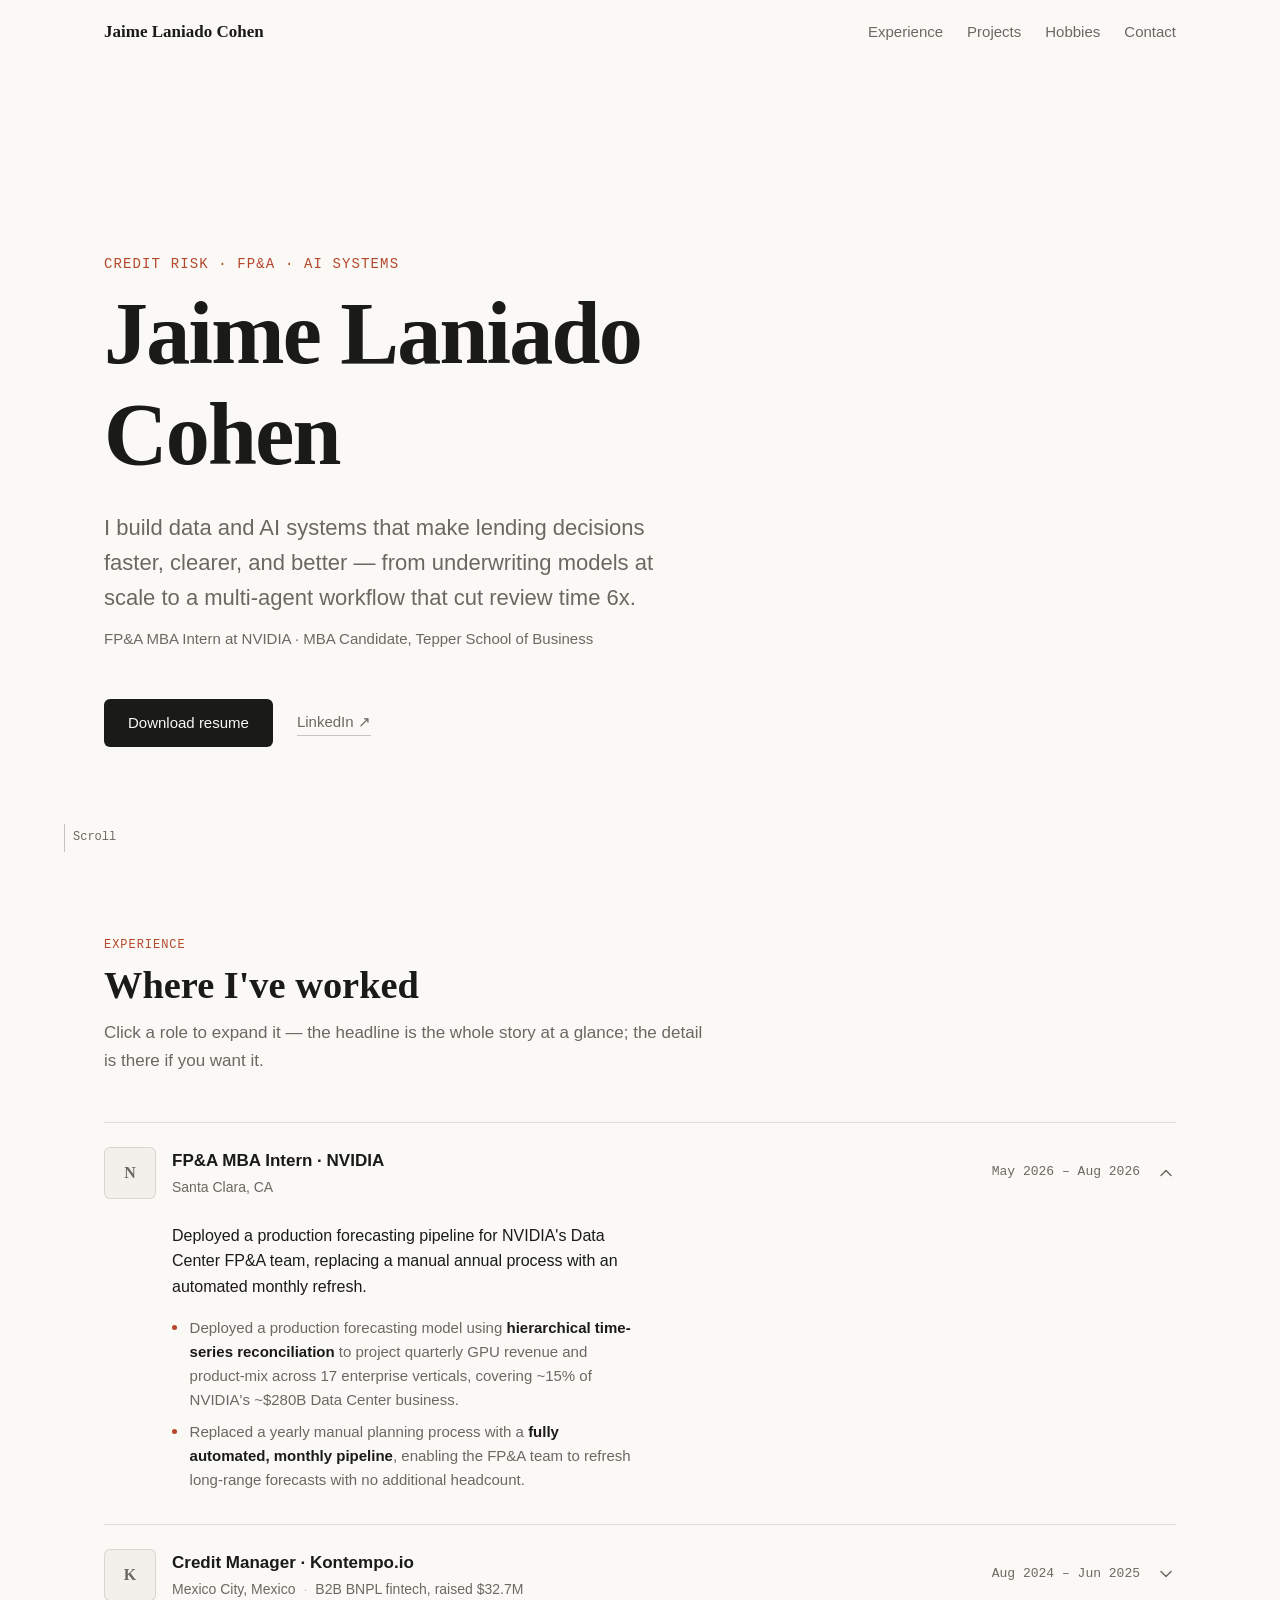
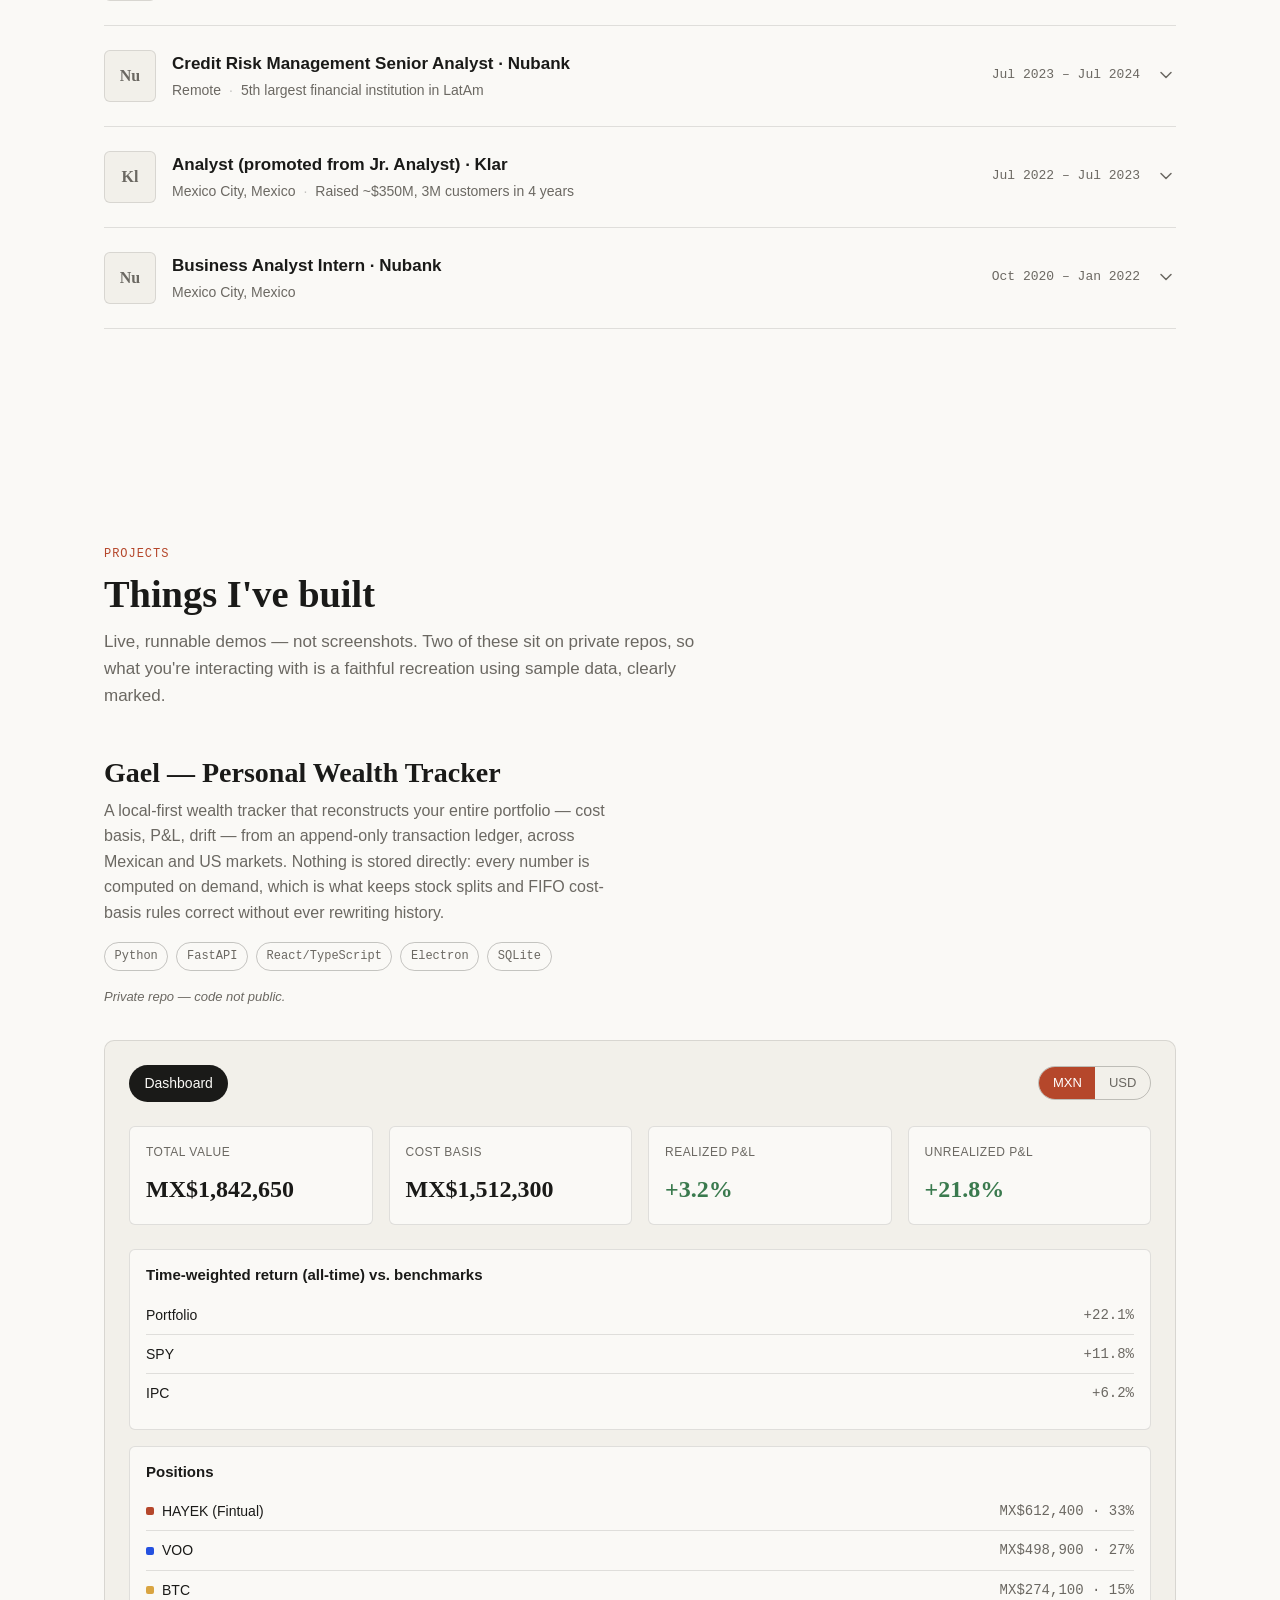
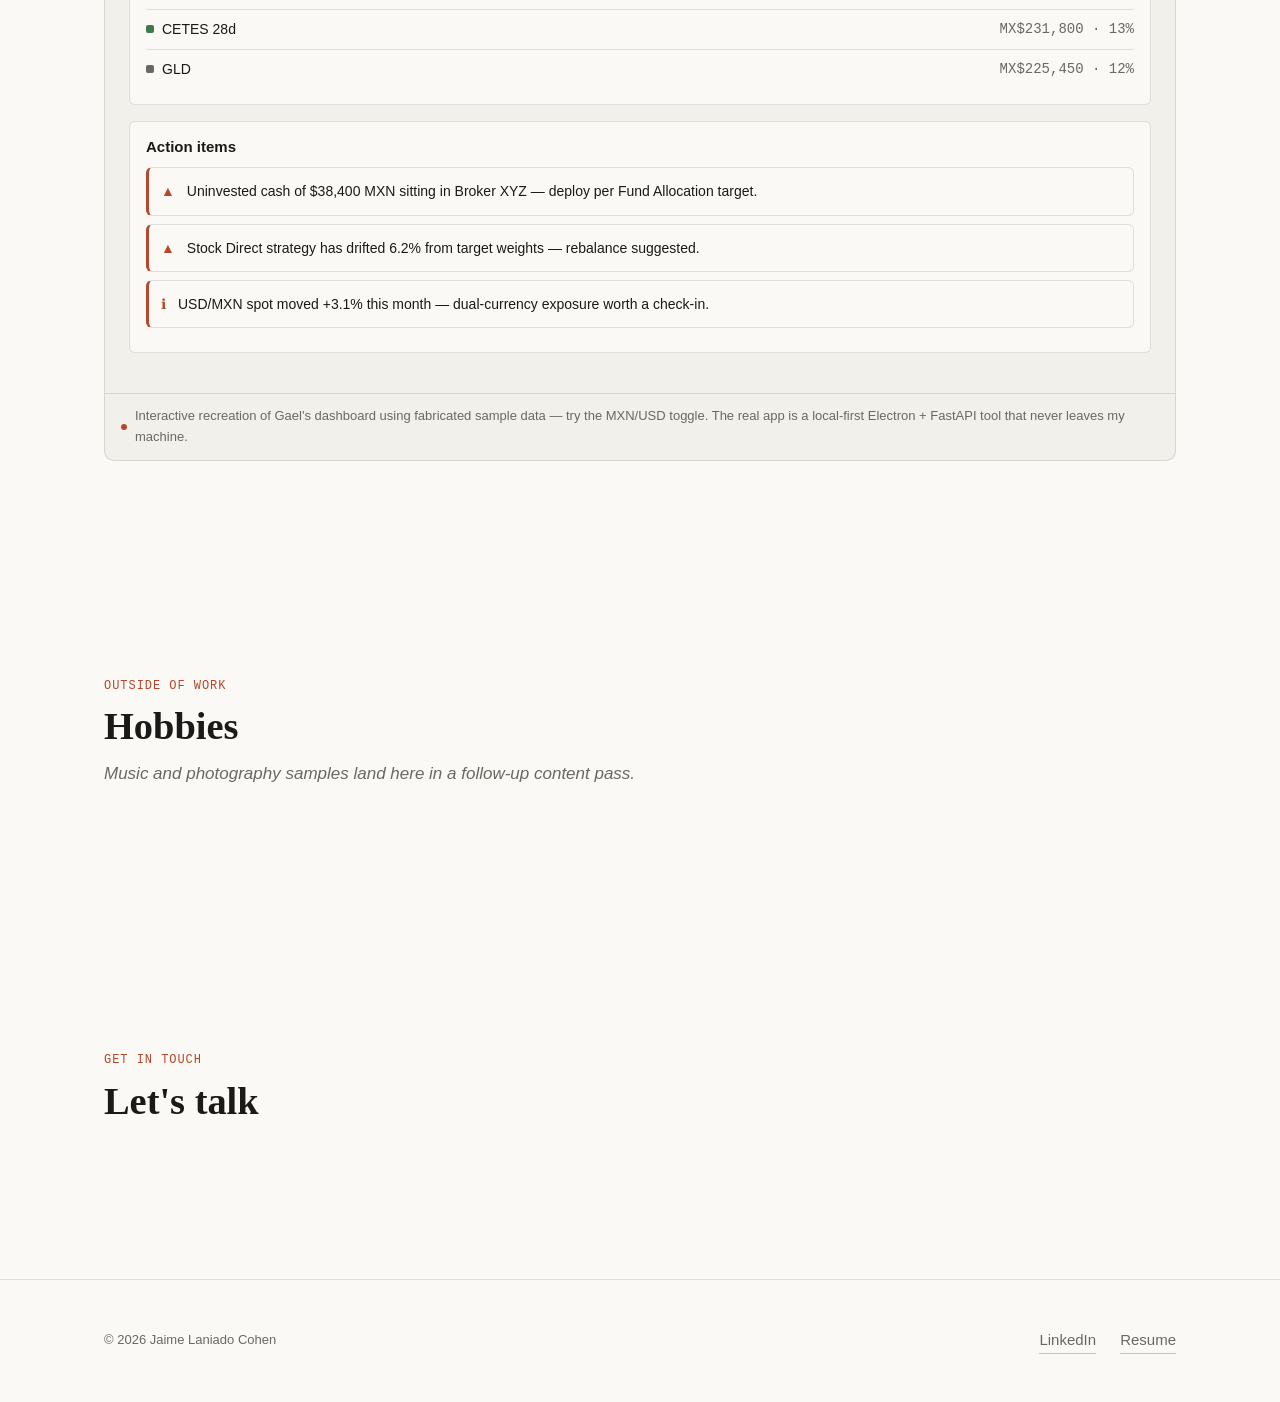
==== index.html @ f6df0b1d "Build interactive proof of concept: Experience timeline + Gael demo Adds the first working slice of " ====
<!doctype html>
<html lang="en">
<head>
  <meta charset="utf-8" />
  <meta name="viewport" content="width=device-width, initial-scale=1, viewport-fit=cover" />
  <title>Jaime Laniado Cohen</title>
  <meta name="description" content="Credit risk, FP&amp;A, and AI-native financial tools — career background, side projects, and hobbies." />
  <link rel="stylesheet" href="assets/css/tokens.css" />
  <link rel="stylesheet" href="assets/css/base.css" />
  <link rel="stylesheet" href="assets/css/main.css" />
  <link rel="stylesheet" href="assets/css/demos.css" />
</head>
<body>
  <nav class="site-nav">
    <div class="wrap">
      <a href="#top" class="mark">Jaime Laniado Cohen</a>
      <ul>
        <li><a class="nav-link" href="#experience">Experience</a></li>
        <li><a class="nav-link" href="#projects">Projects</a></li>
        <li><a class="nav-link" href="#hobbies">Hobbies</a></li>
        <li><a class="nav-link" href="#contact">Contact</a></li>
      </ul>
    </div>
  </nav>

  <main>
    <!-- ============ HERO ============ -->
    <header class="hero wrap" id="top">
      <span class="eyebrow">Credit Risk &middot; FP&amp;A &middot; AI Systems</span>
      <h1>Jaime Laniado Cohen</h1>
      <p class="positioning">
        I build data and AI systems that make lending decisions faster, clearer, and better —
        from underwriting models at scale to a multi-agent workflow that cut review time 6x.
      </p>
      <p class="sub-line">FP&amp;A MBA Intern at NVIDIA &middot; MBA Candidate, Tepper School of Business</p>
      <div class="cta-row">
        <a class="btn" href="resume/Jaime_Laniado_Cohen_Resume.pdf" download>Download resume</a>
        <a class="link-quiet" href="https://www.linkedin.com/in/jaimelan/" target="_blank" rel="noopener">LinkedIn &nearr;</a>
      </div>
      <span class="scroll-cue">Scroll</span>
    </header>

    <!-- ============ EXPERIENCE ============ -->
    <section id="experience">
      <div class="wrap">
        <div class="section-head reveal">
          <span class="eyebrow">Experience</span>
          <h2>Where I've worked</h2>
          <p class="lede">
            Click a role to expand it — the headline is the whole story at a glance; the detail
            is there if you want it.
          </p>
        </div>

        <div class="timeline reveal">
          <details class="role-card" open>
            <summary>
              <span class="role-logo">N</span>
              <span class="role-heading">
                <span class="role-title">FP&amp;A MBA Intern &middot; NVIDIA</span>
                <span class="role-meta">
                  <span>Santa Clara, CA</span>
                </span>
              </span>
              <span class="role-dates">
                May 2026 – Aug 2026
                <svg class="role-chevron" viewBox="0 0 20 20" fill="none" aria-hidden="true">
                  <path d="M5 7.5l5 5 5-5" stroke="currentColor" stroke-width="1.5" stroke-linecap="round" stroke-linejoin="round"/>
                </svg>
              </span>
            </summary>
            <div class="role-body">
              <p class="role-framing">
                Deployed a production forecasting pipeline for NVIDIA's Data Center FP&amp;A team,
                replacing a manual annual process with an automated monthly refresh.
              </p>
              <ul>
                <li>Deployed a production forecasting model using <strong>hierarchical time-series reconciliation</strong> to project quarterly GPU revenue and product-mix across 17 enterprise verticals, covering ~15% of NVIDIA's ~$280B Data Center business.</li>
                <li>Replaced a yearly manual planning process with a <strong>fully automated, monthly pipeline</strong>, enabling the FP&amp;A team to refresh long-range forecasts with no additional headcount.</li>
              </ul>
            </div>
          </details>

          <details class="role-card">
            <summary>
              <span class="role-logo">K</span>
              <span class="role-heading">
                <span class="role-title">Credit Manager &middot; Kontempo.io</span>
                <span class="role-meta">
                  <span>Mexico City, Mexico</span>
                  <span class="dot">&middot;</span>
                  <span>B2B BNPL fintech, raised $32.7M</span>
                </span>
              </span>
              <span class="role-dates">
                Aug 2024 – Jun 2025
                <svg class="role-chevron" viewBox="0 0 20 20" fill="none" aria-hidden="true">
                  <path d="M5 7.5l5 5 5-5" stroke="currentColor" stroke-width="1.5" stroke-linecap="round" stroke-linejoin="round"/>
                </svg>
              </span>
            </summary>
            <div class="role-body">
              <p class="role-framing">
                Owned credit risk end to end at an early-stage BNPL fintech — underwriting
                architecture, pricing, and the capital-strategy numbers the CEO took to investors.
              </p>
              <ul>
                <li>Engineered a <strong>multi-agent LLM underwriting workflow</strong> (specialist agents plus an agentic CRO reaching consensus) to parse unstructured SME financials, cutting CEO review time from 25 to 4 minutes per company.</li>
                <li>Built a credit scorecard combining decision-tree-optimized cutoffs with logistic regression, achieving a <strong>0.78 AUC</strong>.</li>
                <li>Enabled $6M monthly B2B financing, reducing defaults 9% YoY while sustaining <strong>300% annual portfolio growth</strong>.</li>
                <li>Partnered with CEO and Finance to forecast profitability and unit economics, shaping capital strategy and future funding needs.</li>
                <li>Refined pricing, collections strategy, and monitoring cadence, increasing credit fee revenue <strong>5x YoY</strong>.</li>
              </ul>
            </div>
          </details>

          <details class="role-card">
            <summary>
              <span class="role-logo">Nu</span>
              <span class="role-heading">
                <span class="role-title">Credit Risk Management Senior Analyst &middot; Nubank</span>
                <span class="role-meta">
                  <span>Remote</span>
                  <span class="dot">&middot;</span>
                  <span>5th largest financial institution in LatAm</span>
                </span>
              </span>
              <span class="role-dates">
                Jul 2023 – Jul 2024
                <svg class="role-chevron" viewBox="0 0 20 20" fill="none" aria-hidden="true">
                  <path d="M5 7.5l5 5 5-5" stroke="currentColor" stroke-width="1.5" stroke-linecap="round" stroke-linejoin="round"/>
                </svg>
              </span>
            </summary>
            <div class="role-body">
              <p class="role-framing">
                Built the financial models and reporting infrastructure that leadership and
                investors relied on every quarter, across a 100M+ customer base.
              </p>
              <ul>
                <li>Built financial performance and cohort models and driver analyses informing <strong>four quarterly earnings reports</strong> and leadership decisions; partnered with Finance &amp; IR on earnings-call narratives for investors and analysts.</li>
                <li>Refactored Scala data queries on Databricks (Apache Spark) into modular, unit-tested functions, automating reporting infrastructure, <strong>cutting manual hours 92%</strong>, and enabling real-time performance tracking.</li>
                <li>Built the data infrastructure and analytics behind monthly Risk Appetite Statement KPIs reviewed by the CRO and senior leadership.</li>
              </ul>
            </div>
          </details>

          <details class="role-card">
            <summary>
              <span class="role-logo">Kl</span>
              <span class="role-heading">
                <span class="role-title">Analyst (promoted from Jr. Analyst) &middot; Klar</span>
                <span class="role-meta">
                  <span>Mexico City, Mexico</span>
                  <span class="dot">&middot;</span>
                  <span>Raised ~$350M, 3M customers in 4 years</span>
                </span>
              </span>
              <span class="role-dates">
                Jul 2022 – Jul 2023
                <svg class="role-chevron" viewBox="0 0 20 20" fill="none" aria-hidden="true">
                  <path d="M5 7.5l5 5 5-5" stroke="currentColor" stroke-width="1.5" stroke-linecap="round" stroke-linejoin="round"/>
                </svg>
              </span>
            </summary>
            <div class="role-body">
              <p class="role-framing">
                Built the ETL and underwriting infrastructure behind Klar's credit approvals, then
                moved into pricing and lender-facing risk analysis after being promoted.
              </p>
              <ul>
                <li>Built ETL pipelines in SQL and dbt, storing curated tables in Amazon S3 and Redshift, to support a valuation-based credit underwriting framework <strong>approving ~1M customers</strong>.</li>
                <li>Trained a clustering model for credit segmentation; built risk and financial analyses presented to institutional lenders, securing a <strong>$100M credit facility</strong>.</li>
                <li>Built pricing and credit-limit elasticity curves from A/B test results, using DCF-based optimization to maximize Risk-Adjusted Margin across allocation scenarios.</li>
              </ul>
            </div>
          </details>

          <details class="role-card">
            <summary>
              <span class="role-logo">Nu</span>
              <span class="role-heading">
                <span class="role-title">Business Analyst Intern &middot; Nubank</span>
                <span class="role-meta">
                  <span>Mexico City, Mexico</span>
                </span>
              </span>
              <span class="role-dates">
                Oct 2020 – Jan 2022
                <svg class="role-chevron" viewBox="0 0 20 20" fill="none" aria-hidden="true">
                  <path d="M5 7.5l5 5 5-5" stroke="currentColor" stroke-width="1.5" stroke-linecap="round" stroke-linejoin="round"/>
                </svg>
              </span>
            </summary>
            <div class="role-body">
              <p class="role-framing">
                First real exposure to credit risk modeling — built Nubank's first-generation
                underwriting model as an intern.
              </p>
              <ul>
                <li>Developed first-generation credit risk model underwriting <strong>3M+ customers</strong>, strengthening decision accuracy.</li>
                <li>Evaluated results of a foundational A/B test extending credit offers to previously rejected applicants, driving <strong>16% portfolio growth</strong> and 4.8% margin improvement.</li>
              </ul>
            </div>
          </details>
        </div>
      </div>
    </section>

    <!-- ============ PROJECTS ============ -->
    <section id="projects">
      <div class="wrap">
        <div class="section-head reveal">
          <span class="eyebrow">Projects</span>
          <h2>Things I've built</h2>
          <p class="lede">
            Live, runnable demos — not screenshots. Two of these sit on private repos, so what
            you're interacting with is a faithful recreation using sample data, clearly marked.
          </p>
        </div>

        <div class="projects-grid">
          <!-- Gael -->
          <article class="demo-frame reveal">
            <div class="demo-copy">
              <h3>Gael — Personal Wealth Tracker</h3>
              <p class="problem">
                A local-first wealth tracker that reconstructs your entire portfolio — cost basis,
                P&amp;L, drift — from an append-only transaction ledger, across Mexican and US
                markets. Nothing is stored directly: every number is computed on demand, which is
                what keeps stock splits and FIFO cost-basis rules correct without ever rewriting
                history.
              </p>
              <div class="tag-row">
                <span class="tag">Python</span>
                <span class="tag">FastAPI</span>
                <span class="tag">React/TypeScript</span>
                <span class="tag">Electron</span>
                <span class="tag">SQLite</span>
              </div>
              <div class="demo-links">
                <span class="placeholder-note">Private repo — code not public.</span>
              </div>
            </div>

            <div class="demo-embed">
              <div class="mockup" id="gael-demo">
                <div class="mockup-toolbar">
                  <div class="mockup-tabs" role="tablist" aria-label="Gael dashboard sections">
                    <button class="mockup-tab" role="tab" aria-selected="true">Dashboard</button>
                  </div>
                  <div class="mockup-toggle" role="group" aria-label="Currency">
                    <button data-currency="MXN" aria-pressed="true">MXN</button>
                    <button data-currency="USD" aria-pressed="false">USD</button>
                  </div>
                </div>

                <div class="mockup-stat-grid">
                  <div class="mockup-stat">
                    <div class="label">Total value</div>
                    <div class="value" data-field="value">—</div>
                  </div>
                  <div class="mockup-stat">
                    <div class="label">Cost basis</div>
                    <div class="value" data-field="cost-basis">—</div>
                  </div>
                  <div class="mockup-stat">
                    <div class="label">Realized P&amp;L</div>
                    <div class="value" data-field="realized">—</div>
                  </div>
                  <div class="mockup-stat">
                    <div class="label">Unrealized P&amp;L</div>
                    <div class="value" data-field="unrealized">—</div>
                  </div>
                </div>

                <div class="mockup-panel">
                  <h4>Time-weighted return (all-time) vs. benchmarks</h4>
                  <div class="mockup-row">
                    <span class="name">Portfolio</span>
                    <span class="amount" data-field="twr">—</span>
                  </div>
                  <div class="mockup-row">
                    <span class="name">SPY</span>
                    <span class="amount" data-field="spy">—</span>
                  </div>
                  <div class="mockup-row">
                    <span class="name">IPC</span>
                    <span class="amount" data-field="ipc">—</span>
                  </div>
                </div>

                <div class="mockup-panel">
                  <h4>Positions</h4>
                  <div data-field="positions"></div>
                </div>

                <div class="mockup-panel">
                  <h4>Action items</h4>
                  <div data-field="alerts"></div>
                </div>
              </div>
              <div class="demo-caption">
                <span class="sample-dot"></span>
                Interactive recreation of Gael's dashboard using fabricated sample data — try the
                MXN/USD toggle. The real app is a local-first Electron + FastAPI tool that never
                leaves my machine.
              </div>
            </div>
          </article>
        </div>
      </div>
    </section>

    <!-- ============ HOBBIES ============ -->
    <section id="hobbies">
      <div class="wrap">
        <div class="section-head reveal">
          <span class="eyebrow">Outside of work</span>
          <h2>Hobbies</h2>
          <p class="lede placeholder-note">
            Music and photography samples land here in a follow-up content pass.
          </p>
        </div>
      </div>
    </section>

    <!-- ============ CONTACT ============ -->
    <section id="contact">
      <div class="wrap">
        <div class="section-head reveal">
          <span class="eyebrow">Get in touch</span>
          <h2>Let's talk</h2>
        </div>
      </div>
    </section>
  </main>

  <footer class="site-footer">
    <div class="wrap">
      <span class="fine-print">&copy; 2026 Jaime Laniado Cohen</span>
      <div class="links">
        <a class="link-quiet" href="https://www.linkedin.com/in/jaimelan/" target="_blank" rel="noopener">LinkedIn</a>
        <a class="link-quiet" href="resume/Jaime_Laniado_Cohen_Resume.pdf" download>Resume</a>
      </div>
    </div>
  </footer>

  <script src="assets/data/gael-sample.js"></script>
  <script src="assets/js/demos/gael.js"></script>
  <script src="assets/js/main.js"></script>
</body>
</html>
---- assets/css/tokens.css ----
:root {
  color-scheme: light;

  /* Direction A — warm minimal (paper + ink), per DESIGN.md */
  --color-bg: #faf9f6;
  --color-bg-raised: #f2f0ea;
  --color-ink: #1a1a18;
  --color-ink-muted: #6b6862;
  --color-accent: #b5472b;
  --color-accent-ink: #ffffff;
  --color-border: rgba(26, 26, 24, 0.12);
  --color-border-strong: rgba(26, 26, 24, 0.24);

  --font-display: "Fraunces", "Iowan Old Style", "Palatino Linotype", Georgia, serif;
  --font-body: -apple-system, BlinkMacSystemFont, "Segoe UI", Helvetica, Arial, sans-serif;
  --font-mono: "SF Mono", "Menlo", "Consolas", monospace;

  --space-1: 0.25rem;
  --space-2: 0.5rem;
  --space-3: 0.75rem;
  --space-4: 1rem;
  --space-6: 1.5rem;
  --space-8: 2rem;
  --space-12: 3rem;
  --space-16: 4rem;
  --space-24: 6rem;
  --space-32: 8rem;

  --measure: 65ch;
  --content-max: 1200px;
  --section-pad: clamp(4rem, 12vh, 8rem);
  --side-pad: clamp(1.25rem, 5vw, 4rem);

  --radius-sm: 6px;
  --radius-md: 10px;
  --ease: cubic-bezier(0.4, 0, 0.2, 1);
}

@media (prefers-color-scheme: dark) {
  :root:not([data-theme="light"]) {
    color-scheme: dark;
    --color-bg: #141311;
    --color-bg-raised: #1c1a17;
    --color-ink: #ede9e3;
    --color-ink-muted: #a39d92;
    --color-accent: #d97a5f;
    --color-accent-ink: #141311;
    --color-border: rgba(237, 233, 227, 0.14);
    --color-border-strong: rgba(237, 233, 227, 0.28);
  }
}

:root[data-theme="dark"] {
  color-scheme: dark;
  --color-bg: #141311;
  --color-bg-raised: #1c1a17;
  --color-ink: #ede9e3;
  --color-ink-muted: #a39d92;
  --color-accent: #d97a5f;
  --color-accent-ink: #141311;
  --color-border: rgba(237, 233, 227, 0.14);
  --color-border-strong: rgba(237, 233, 227, 0.28);
}
---- assets/css/base.css ----
*,
*::before,
*::after {
  box-sizing: border-box;
}

html {
  -webkit-text-size-adjust: 100%;
}

body {
  margin: 0;
  background: var(--color-bg);
  color: var(--color-ink);
  font-family: var(--font-body);
  font-size: 16px;
  line-height: 1.6;
  -webkit-font-smoothing: antialiased;
}

img,
svg {
  max-width: 100%;
  display: block;
}

h1,
h2,
h3,
h4 {
  font-family: var(--font-display);
  font-weight: 600;
  line-height: 1.15;
  margin: 0;
}

p {
  margin: 0;
}

a {
  color: inherit;
}

button {
  font: inherit;
  color: inherit;
  background: none;
  border: none;
  cursor: pointer;
  padding: 0;
}

ul {
  margin: 0;
  padding: 0;
  list-style: none;
}

[hidden] {
  display: none !important;
}

.visually-hidden {
  position: absolute;
  width: 1px;
  height: 1px;
  padding: 0;
  margin: -1px;
  overflow: hidden;
  clip: rect(0, 0, 0, 0);
  white-space: nowrap;
  border: 0;
}

::selection {
  background: var(--color-accent);
  color: var(--color-accent-ink);
}
---- assets/css/main.css ----
/* ---------- layout shell ---------- */

.wrap {
  max-width: var(--content-max);
  margin-inline: auto;
  padding-inline: var(--side-pad);
}

.prose {
  max-width: var(--measure);
}

section {
  padding-block: var(--section-pad);
}

.section-head {
  margin-bottom: var(--space-12);
}

.eyebrow {
  display: block;
  font-family: var(--font-mono);
  font-size: 0.75rem;
  letter-spacing: 0.08em;
  text-transform: uppercase;
  color: var(--color-accent);
  margin-bottom: var(--space-2);
}

.section-head h2 {
  font-size: clamp(1.75rem, 3vw, 2.5rem);
}

.section-head .lede {
  margin-top: var(--space-3);
  color: var(--color-ink-muted);
  max-width: var(--measure);
  font-size: 1.0625rem;
}

/* ---------- nav ---------- */

.site-nav {
  position: fixed;
  inset-inline: 0;
  top: 0;
  z-index: 50;
  padding-top: env(safe-area-inset-top, 0px);
  background: transparent;
  transition: background-color 200ms var(--ease), border-color 200ms var(--ease);
  border-bottom: 1px solid transparent;
}

.site-nav.is-scrolled {
  background: color-mix(in srgb, var(--color-bg) 88%, transparent);
  backdrop-filter: blur(8px);
  border-bottom-color: var(--color-border);
}

.site-nav .wrap {
  display: flex;
  align-items: center;
  justify-content: space-between;
  height: 4rem;
}

.site-nav .mark {
  font-family: var(--font-display);
  font-weight: 600;
  font-size: 1.0625rem;
  text-decoration: none;
}

.site-nav ul {
  display: flex;
  gap: var(--space-6);
}

.site-nav a.nav-link {
  text-decoration: none;
  font-size: 0.9375rem;
  color: var(--color-ink-muted);
  transition: color 150ms var(--ease);
}

.site-nav a.nav-link:hover,
.site-nav a.nav-link:focus-visible {
  color: var(--color-ink);
}

.nav-toggle {
  display: none;
}

@media (max-width: 640px) {
  .site-nav ul {
    display: none;
  }
}

/* ---------- hero ---------- */

.hero {
  min-height: 92vh;
  display: flex;
  flex-direction: column;
  justify-content: center;
  padding-top: calc(var(--section-pad) + 4rem);
}

.hero .eyebrow {
  font-size: 0.875rem;
}

.hero h1 {
  font-size: clamp(2.75rem, 8vw, 5.5rem);
  letter-spacing: -0.02em;
  max-width: 16ch;
}

.hero .positioning {
  margin-top: var(--space-6);
  font-size: clamp(1.125rem, 2vw, 1.375rem);
  color: var(--color-ink-muted);
  max-width: 46ch;
}

.hero .sub-line {
  margin-top: var(--space-3);
  font-size: 0.9375rem;
  color: var(--color-ink-muted);
}

.hero .cta-row {
  display: flex;
  align-items: center;
  gap: var(--space-6);
  margin-top: var(--space-12);
  flex-wrap: wrap;
}

.btn {
  display: inline-flex;
  align-items: center;
  gap: var(--space-2);
  padding: 0.75rem 1.5rem;
  border-radius: var(--radius-sm);
  background: var(--color-ink);
  color: var(--color-bg);
  text-decoration: none;
  font-size: 0.9375rem;
  font-weight: 500;
  transition: opacity 150ms var(--ease), transform 150ms var(--ease);
}

.btn:hover,
.btn:focus-visible {
  opacity: 0.82;
}

.btn:active {
  transform: translateY(1px);
}

.link-quiet {
  text-decoration: none;
  border-bottom: 1px solid var(--color-border-strong);
  padding-bottom: 1px;
  font-size: 0.9375rem;
  color: var(--color-ink-muted);
  transition: color 150ms var(--ease), border-color 150ms var(--ease);
}

.link-quiet:hover,
.link-quiet:focus-visible {
  color: var(--color-ink);
  border-color: var(--color-ink);
}

.scroll-cue {
  position: absolute;
  bottom: var(--space-12);
  left: var(--side-pad);
  font-family: var(--font-mono);
  font-size: 0.75rem;
  color: var(--color-ink-muted);
  display: flex;
  align-items: center;
  gap: var(--space-2);
}

.scroll-cue::before {
  content: "";
  width: 1px;
  height: 28px;
  background: var(--color-border-strong);
  animation: pulse-line 2.4s ease-in-out infinite;
}

@keyframes pulse-line {
  0%, 100% { opacity: 0.3; }
  50% { opacity: 1; }
}

/* ---------- reveal-on-scroll ---------- */

.reveal {
  opacity: 0;
  transform: translateY(20px);
  transition: opacity 600ms var(--ease), transform 600ms var(--ease);
}

.reveal.is-visible {
  opacity: 1;
  transform: none;
}

@media (prefers-reduced-motion: reduce) {
  .reveal {
    opacity: 1;
    transform: none;
    transition: none;
  }
}

/* ---------- experience ---------- */

.timeline {
  position: relative;
  border-top: 1px solid var(--color-border);
}

.role-card {
  border-bottom: 1px solid var(--color-border);
}

.role-card > summary {
  list-style: none;
  cursor: pointer;
  display: grid;
  grid-template-columns: 3.25rem 1fr auto;
  align-items: center;
  gap: var(--space-4);
  padding-block: var(--space-6);
  outline-offset: 4px;
}

.role-card > summary::-webkit-details-marker {
  display: none;
}

.role-logo {
  width: 3.25rem;
  height: 3.25rem;
  border-radius: var(--radius-sm);
  background: var(--color-bg-raised);
  border: 1px solid var(--color-border);
  display: flex;
  align-items: center;
  justify-content: center;
  font-family: var(--font-display);
  font-weight: 600;
  font-size: 1rem;
  color: var(--color-ink-muted);
  overflow: hidden;
}

.role-logo img {
  width: 100%;
  height: 100%;
  object-fit: contain;
}

.role-heading {
  min-width: 0;
}

.role-heading .role-title {
  font-size: 1.0625rem;
  font-weight: 600;
  font-family: var(--font-body);
}

.role-heading .role-meta {
  margin-top: 0.15rem;
  font-size: 0.875rem;
  color: var(--color-ink-muted);
  display: flex;
  flex-wrap: wrap;
  gap: 0 0.5rem;
}

.role-heading .role-meta .dot {
  color: var(--color-border-strong);
}

.role-dates {
  font-family: var(--font-mono);
  font-size: 0.8125rem;
  color: var(--color-ink-muted);
  white-space: nowrap;
  display: flex;
  align-items: center;
  gap: var(--space-4);
}

.role-chevron {
  width: 1.25rem;
  height: 1.25rem;
  flex-shrink: 0;
  transition: transform 250ms var(--ease);
}

.role-card[open] .role-chevron {
  transform: rotate(180deg);
}

.role-body {
  padding-bottom: var(--space-8);
  padding-left: calc(3.25rem + var(--space-4));
  max-width: 60ch;
}

.role-body .role-framing {
  font-size: 1rem;
  color: var(--color-ink);
  margin-bottom: var(--space-4);
}

.role-body ul {
  display: flex;
  flex-direction: column;
  gap: var(--space-2);
}

.role-body li {
  position: relative;
  padding-left: 1.1rem;
  font-size: 0.9375rem;
  color: var(--color-ink-muted);
}

.role-body li::before {
  content: "";
  position: absolute;
  left: 0;
  top: 0.6em;
  width: 5px;
  height: 5px;
  border-radius: 50%;
  background: var(--color-accent);
}

.role-body li strong {
  color: var(--color-ink);
  font-weight: 600;
}

@media (prefers-reduced-motion: no-preference) {
  .role-card[open] .role-body {
    animation: role-body-in 320ms var(--ease);
  }
}

@keyframes role-body-in {
  from { opacity: 0; transform: translateY(-6px); }
  to { opacity: 1; transform: none; }
}

@media (max-width: 640px) {
  .role-card > summary {
    grid-template-columns: 2.5rem 1fr auto;
  }
  .role-logo {
    width: 2.5rem;
    height: 2.5rem;
    font-size: 0.8125rem;
  }
  .role-body {
    padding-left: calc(2.5rem + var(--space-3));
  }
  .role-dates {
    flex-direction: column-reverse;
    align-items: flex-end;
    gap: 0.35rem;
  }
}

/* ---------- projects / demo frame ---------- */

.projects-grid {
  display: flex;
  flex-direction: column;
  gap: var(--space-24);
}

.demo-frame {
  display: grid;
  gap: var(--space-8);
}

.demo-frame .demo-copy h3 {
  font-size: clamp(1.375rem, 2.5vw, 1.75rem);
}

.demo-frame .demo-copy .problem {
  margin-top: var(--space-2);
  color: var(--color-ink-muted);
  font-size: 1rem;
  max-width: 60ch;
}

.tag-row {
  display: flex;
  flex-wrap: wrap;
  gap: var(--space-2);
  margin-top: var(--space-4);
}

.tag {
  font-family: var(--font-mono);
  font-size: 0.75rem;
  padding: 0.25rem 0.6rem;
  border: 1px solid var(--color-border-strong);
  border-radius: 999px;
  color: var(--color-ink-muted);
}

.demo-links {
  margin-top: var(--space-4);
  display: flex;
  gap: var(--space-6);
  align-items: center;
}

.demo-embed {
  border: 1px solid var(--color-border);
  border-radius: var(--radius-md);
  overflow: hidden;
  background: var(--color-bg-raised);
}

.demo-embed .demo-caption {
  padding: var(--space-3) var(--space-4);
  font-size: 0.8125rem;
  color: var(--color-ink-muted);
  border-top: 1px solid var(--color-border);
  display: flex;
  align-items: center;
  gap: var(--space-2);
}

.demo-caption .sample-dot {
  width: 6px;
  height: 6px;
  border-radius: 50%;
  background: var(--color-accent);
  flex-shrink: 0;
}

.demo-embed iframe {
  width: 100%;
  aspect-ratio: 16 / 10;
  border: none;
  display: block;
}

/* ---------- footer ---------- */

.site-footer {
  border-top: 1px solid var(--color-border);
  padding-block: var(--space-12);
}

.site-footer .wrap {
  display: flex;
  justify-content: space-between;
  align-items: center;
  flex-wrap: wrap;
  gap: var(--space-4);
}

.site-footer .links {
  display: flex;
  gap: var(--space-6);
}

.fine-print {
  color: var(--color-ink-muted);
  font-size: 0.8125rem;
}

.placeholder-note {
  font-size: 0.8125rem;
  color: var(--color-ink-muted);
  font-style: italic;
}
---- assets/css/demos.css ----
/* Shared chrome for hand-built project demo mockups (Gael, Underwriting, CTGAN) */

.mockup {
  font-family: var(--font-body);
  color: var(--color-ink);
  padding: var(--space-6);
}

.mockup-toolbar {
  display: flex;
  align-items: center;
  justify-content: space-between;
  flex-wrap: wrap;
  gap: var(--space-3);
  margin-bottom: var(--space-6);
}

.mockup-tabs {
  display: flex;
  gap: var(--space-2);
}

.mockup-tab {
  padding: 0.4rem 0.9rem;
  font-size: 0.875rem;
  border-radius: 999px;
  color: var(--color-ink-muted);
  border: 1px solid transparent;
  transition: background-color 150ms var(--ease), color 150ms var(--ease);
}

.mockup-tab[aria-selected="true"] {
  background: var(--color-ink);
  color: var(--color-bg);
}

.mockup-tab:hover:not([aria-selected="true"]) {
  background: var(--color-border);
}

.mockup-toggle {
  display: inline-flex;
  border: 1px solid var(--color-border-strong);
  border-radius: 999px;
  overflow: hidden;
  font-size: 0.8125rem;
}

.mockup-toggle button {
  padding: 0.35rem 0.85rem;
  color: var(--color-ink-muted);
  transition: background-color 150ms var(--ease), color 150ms var(--ease);
}

.mockup-toggle button[aria-pressed="true"] {
  background: var(--color-accent);
  color: var(--color-accent-ink);
}

.mockup-stat-grid {
  display: grid;
  grid-template-columns: repeat(auto-fit, minmax(140px, 1fr));
  gap: var(--space-4);
  margin-bottom: var(--space-6);
}

.mockup-stat {
  background: var(--color-bg);
  border: 1px solid var(--color-border);
  border-radius: var(--radius-sm);
  padding: var(--space-4);
}

.mockup-stat .label {
  font-size: 0.75rem;
  color: var(--color-ink-muted);
  text-transform: uppercase;
  letter-spacing: 0.04em;
}

.mockup-stat .value {
  margin-top: var(--space-2);
  font-family: var(--font-display);
  font-size: 1.5rem;
  font-weight: 600;
}

.mockup-stat .value.positive {
  color: #3a7a4e;
}

.mockup-stat .value.negative {
  color: var(--color-accent);
}

.mockup-panel {
  background: var(--color-bg);
  border: 1px solid var(--color-border);
  border-radius: var(--radius-sm);
  padding: var(--space-4);
  margin-bottom: var(--space-4);
}

.mockup-panel h4 {
  font-size: 0.9375rem;
  font-family: var(--font-body);
  font-weight: 600;
  margin-bottom: var(--space-3);
}

.mockup-row {
  display: flex;
  align-items: center;
  justify-content: space-between;
  padding-block: var(--space-2);
  font-size: 0.875rem;
  border-bottom: 1px solid var(--color-border);
}

.mockup-row:last-child {
  border-bottom: none;
}

.mockup-row .name {
  display: flex;
  align-items: center;
  gap: var(--space-2);
}

.mockup-row .swatch {
  width: 8px;
  height: 8px;
  border-radius: 2px;
}

.mockup-row .amount {
  font-family: var(--font-mono);
  color: var(--color-ink-muted);
}

.mockup-alert {
  display: flex;
  gap: var(--space-3);
  align-items: flex-start;
  padding: var(--space-3);
  border: 1px solid var(--color-border);
  border-left: 3px solid var(--color-accent);
  border-radius: var(--radius-sm);
  background: var(--color-bg);
  font-size: 0.875rem;
  margin-bottom: var(--space-2);
}

.mockup-alert .icon {
  flex-shrink: 0;
  color: var(--color-accent);
}

.mockup-bar-track {
  height: 8px;
  border-radius: 999px;
  background: var(--color-border);
  overflow: hidden;
  flex: 1;
}

.mockup-bar-fill {
  height: 100%;
  border-radius: 999px;
  background: var(--color-accent);
  transition: width 300ms var(--ease);
}

.mockup-slider-row {
  display: flex;
  align-items: center;
  gap: var(--space-4);
  margin-bottom: var(--space-4);
}

.mockup-slider-row label {
  font-size: 0.8125rem;
  color: var(--color-ink-muted);
  min-width: 12rem;
}

.mockup-slider-row input[type="range"] {
  flex: 1;
  accent-color: var(--color-accent);
}

.mockup-slider-row .readout {
  font-family: var(--font-mono);
  font-size: 0.8125rem;
  min-width: 3.5rem;
  text-align: right;
}
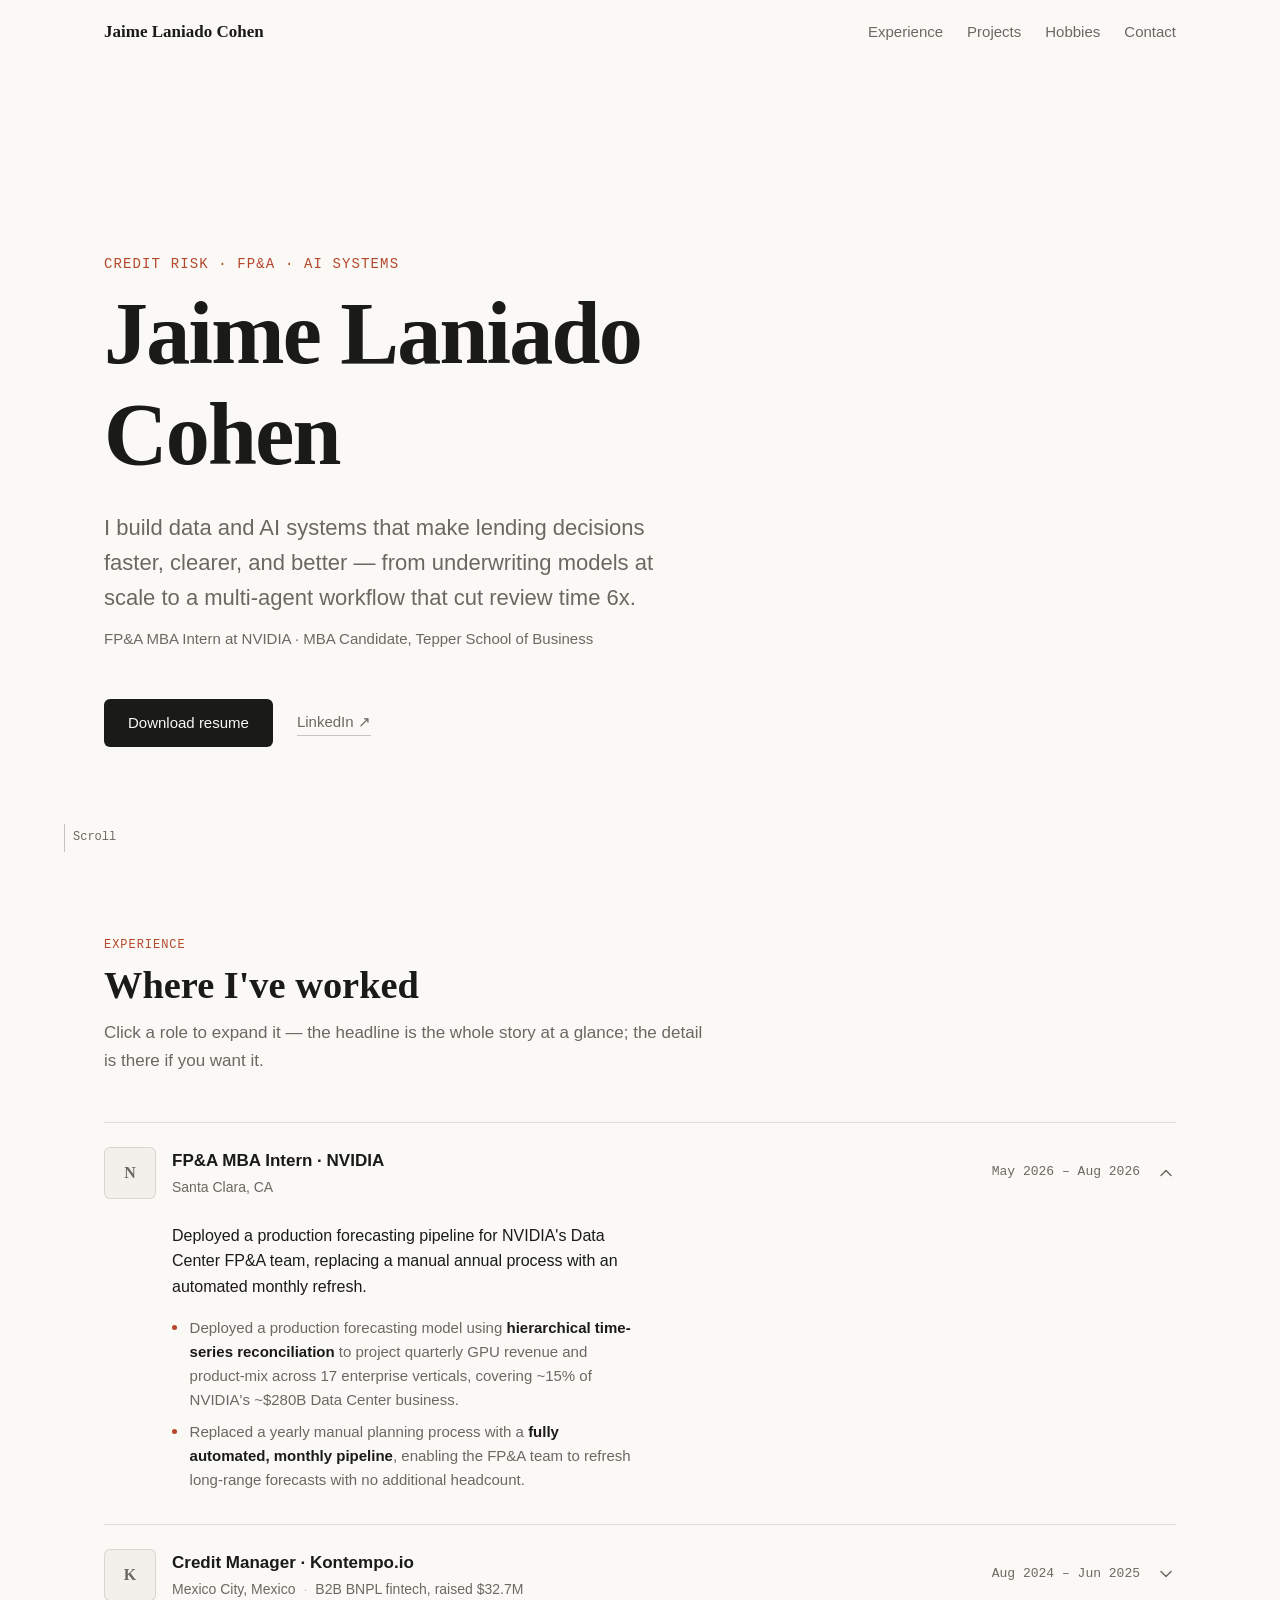
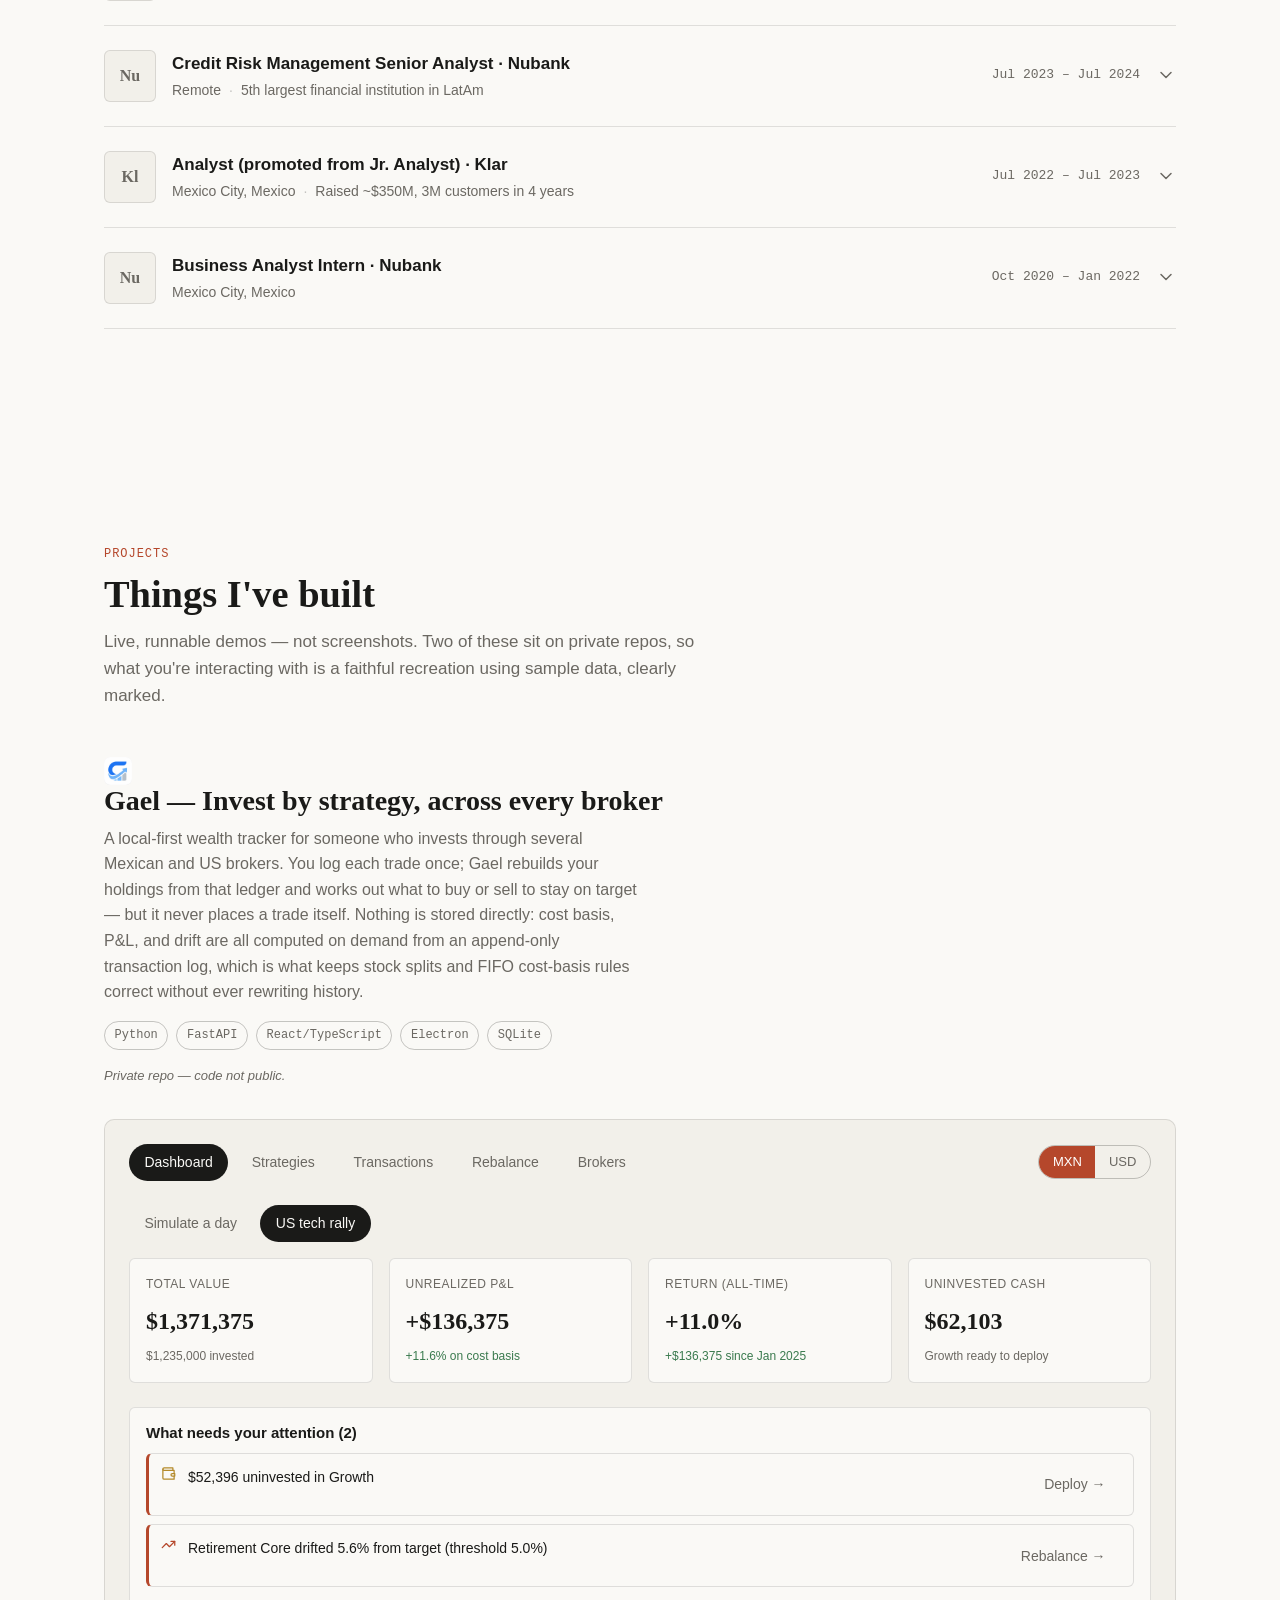
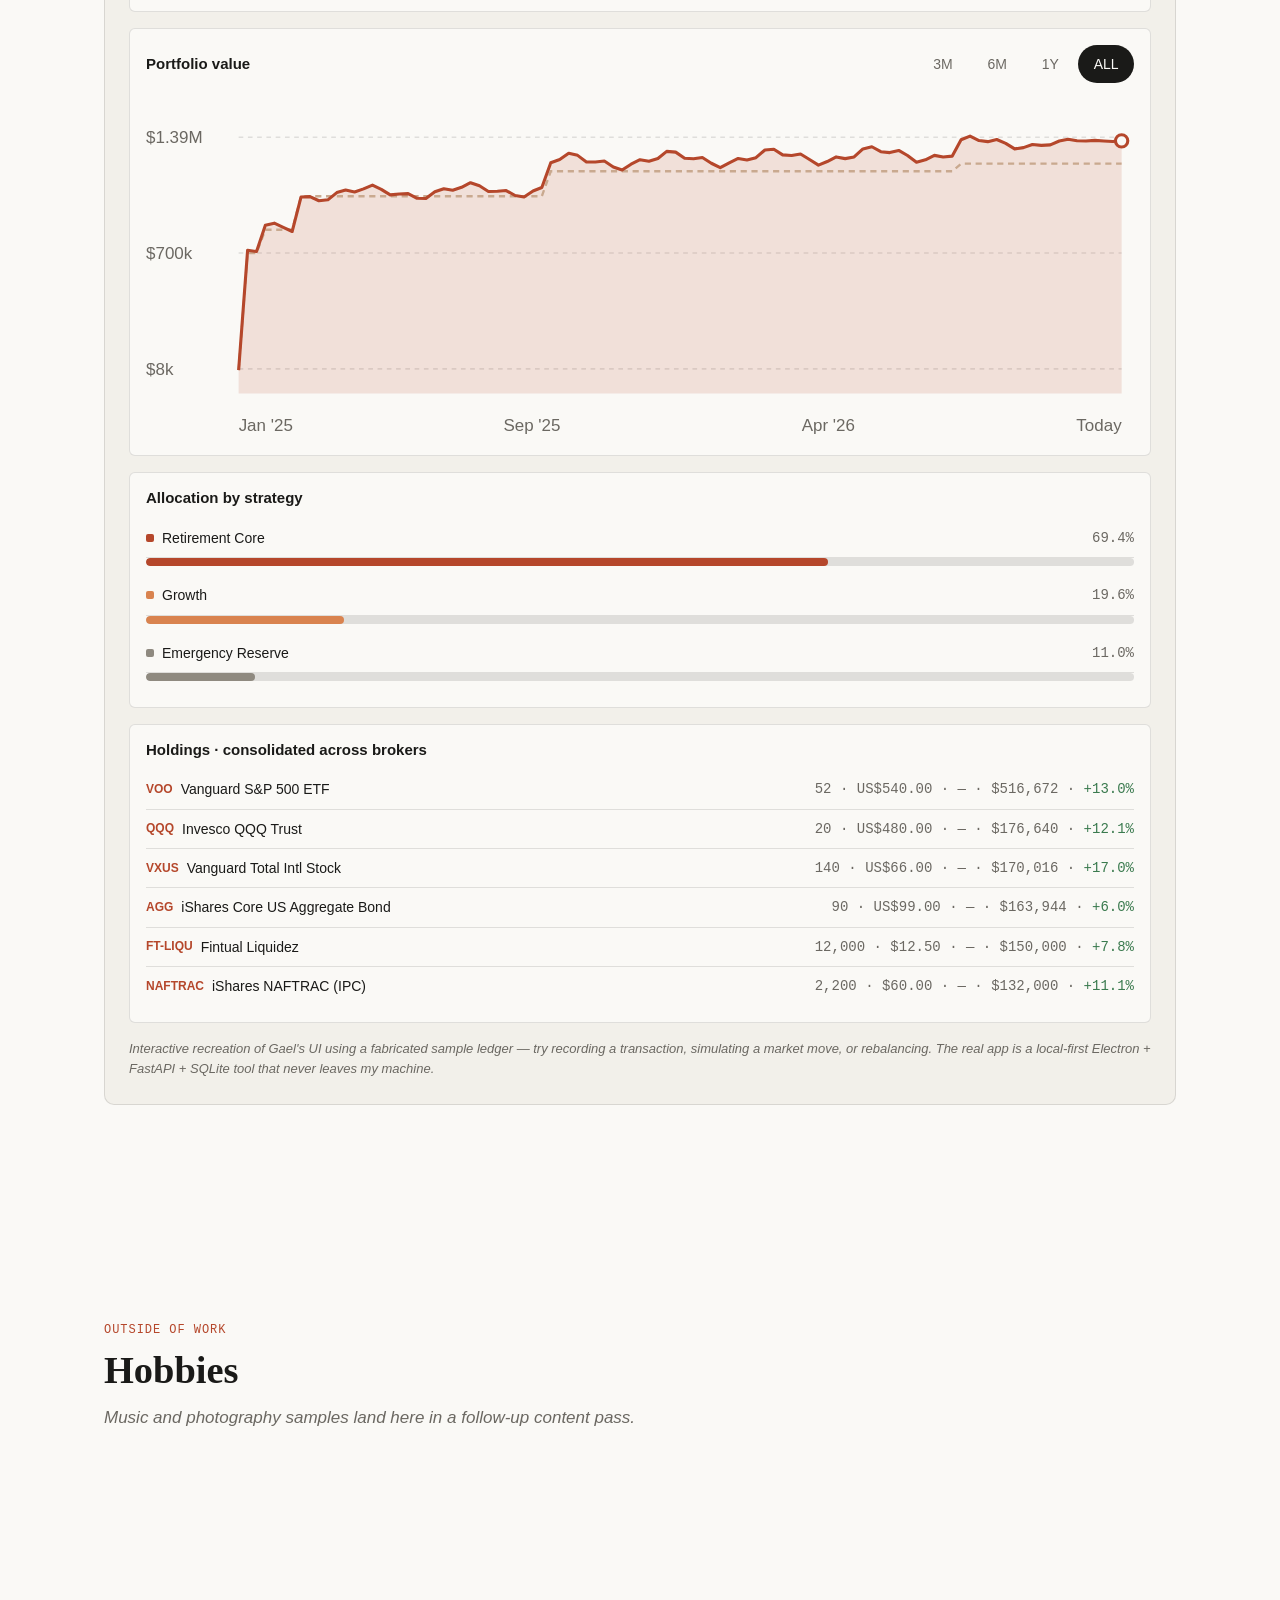
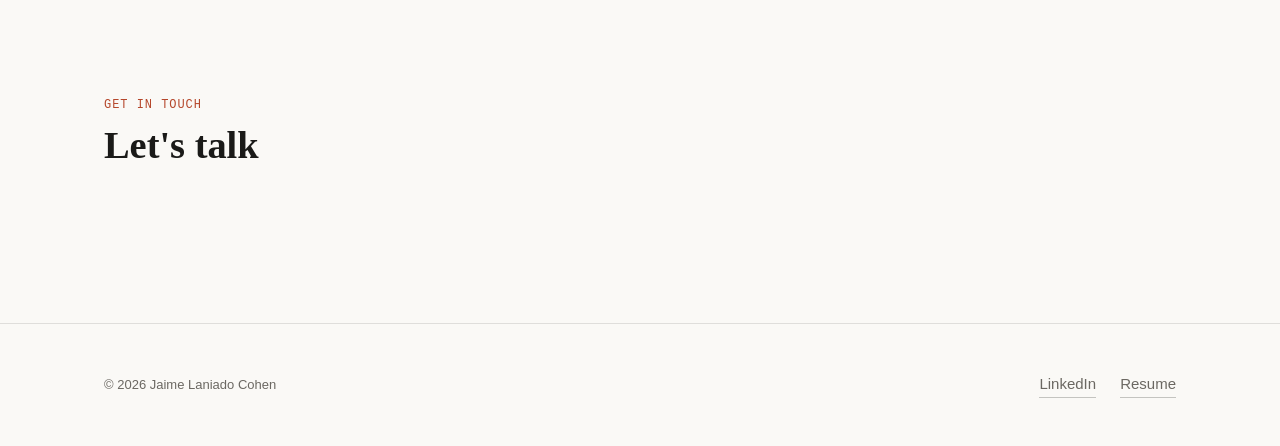
==== commit a562cb2e: "Rebuild Gael demo as a full portfolio-engine mockup Replaces the simple stat-tile mockup with a fait" ====
--- a/index.html
+++ b/index.html
@@ -223,13 +223,17 @@
           <!-- Gael -->
           <article class="demo-frame reveal">
             <div class="demo-copy">
-              <h3>Gael — Personal Wealth Tracker</h3>
+              <h3>
+                <img src="assets/img/projects/gael-logo.png" alt="" width="28" height="28" style="border-radius:6px;vertical-align:-6px;margin-right:8px" />
+                Gael — Invest by strategy, across every broker
+              </h3>
               <p class="problem">
-                A local-first wealth tracker that reconstructs your entire portfolio — cost basis,
-                P&amp;L, drift — from an append-only transaction ledger, across Mexican and US
-                markets. Nothing is stored directly: every number is computed on demand, which is
-                what keeps stock splits and FIFO cost-basis rules correct without ever rewriting
-                history.
+                A local-first wealth tracker for someone who invests through several Mexican and
+                US brokers. You log each trade once; Gael rebuilds your holdings from that ledger
+                and works out what to buy or sell to stay on target — but it never places a trade
+                itself. Nothing is stored directly: cost basis, P&amp;L, and drift are all
+                computed on demand from an append-only transaction log, which is what keeps stock
+                splits and FIFO cost-basis rules correct without ever rewriting history.
               </p>
               <div class="tag-row">
                 <span class="tag">Python</span>
@@ -244,68 +248,7 @@
             </div>
 
             <div class="demo-embed">
-              <div class="mockup" id="gael-demo">
-                <div class="mockup-toolbar">
-                  <div class="mockup-tabs" role="tablist" aria-label="Gael dashboard sections">
-                    <button class="mockup-tab" role="tab" aria-selected="true">Dashboard</button>
-                  </div>
-                  <div class="mockup-toggle" role="group" aria-label="Currency">
-                    <button data-currency="MXN" aria-pressed="true">MXN</button>
-                    <button data-currency="USD" aria-pressed="false">USD</button>
-                  </div>
-                </div>
-
-                <div class="mockup-stat-grid">
-                  <div class="mockup-stat">
-                    <div class="label">Total value</div>
-                    <div class="value" data-field="value">—</div>
-                  </div>
-                  <div class="mockup-stat">
-                    <div class="label">Cost basis</div>
-                    <div class="value" data-field="cost-basis">—</div>
-                  </div>
-                  <div class="mockup-stat">
-                    <div class="label">Realized P&amp;L</div>
-                    <div class="value" data-field="realized">—</div>
-                  </div>
-                  <div class="mockup-stat">
-                    <div class="label">Unrealized P&amp;L</div>
-                    <div class="value" data-field="unrealized">—</div>
-                  </div>
-                </div>
-
-                <div class="mockup-panel">
-                  <h4>Time-weighted return (all-time) vs. benchmarks</h4>
-                  <div class="mockup-row">
-                    <span class="name">Portfolio</span>
-                    <span class="amount" data-field="twr">—</span>
-                  </div>
-                  <div class="mockup-row">
-                    <span class="name">SPY</span>
-                    <span class="amount" data-field="spy">—</span>
-                  </div>
-                  <div class="mockup-row">
-                    <span class="name">IPC</span>
-                    <span class="amount" data-field="ipc">—</span>
-                  </div>
-                </div>
-
-                <div class="mockup-panel">
-                  <h4>Positions</h4>
-                  <div data-field="positions"></div>
-                </div>
-
-                <div class="mockup-panel">
-                  <h4>Action items</h4>
-                  <div data-field="alerts"></div>
-                </div>
-              </div>
-              <div class="demo-caption">
-                <span class="sample-dot"></span>
-                Interactive recreation of Gael's dashboard using fabricated sample data — try the
-                MXN/USD toggle. The real app is a local-first Electron + FastAPI tool that never
-                leaves my machine.
-              </div>
+              <div class="mockup" id="gael-demo"></div>
             </div>
           </article>
         </div>
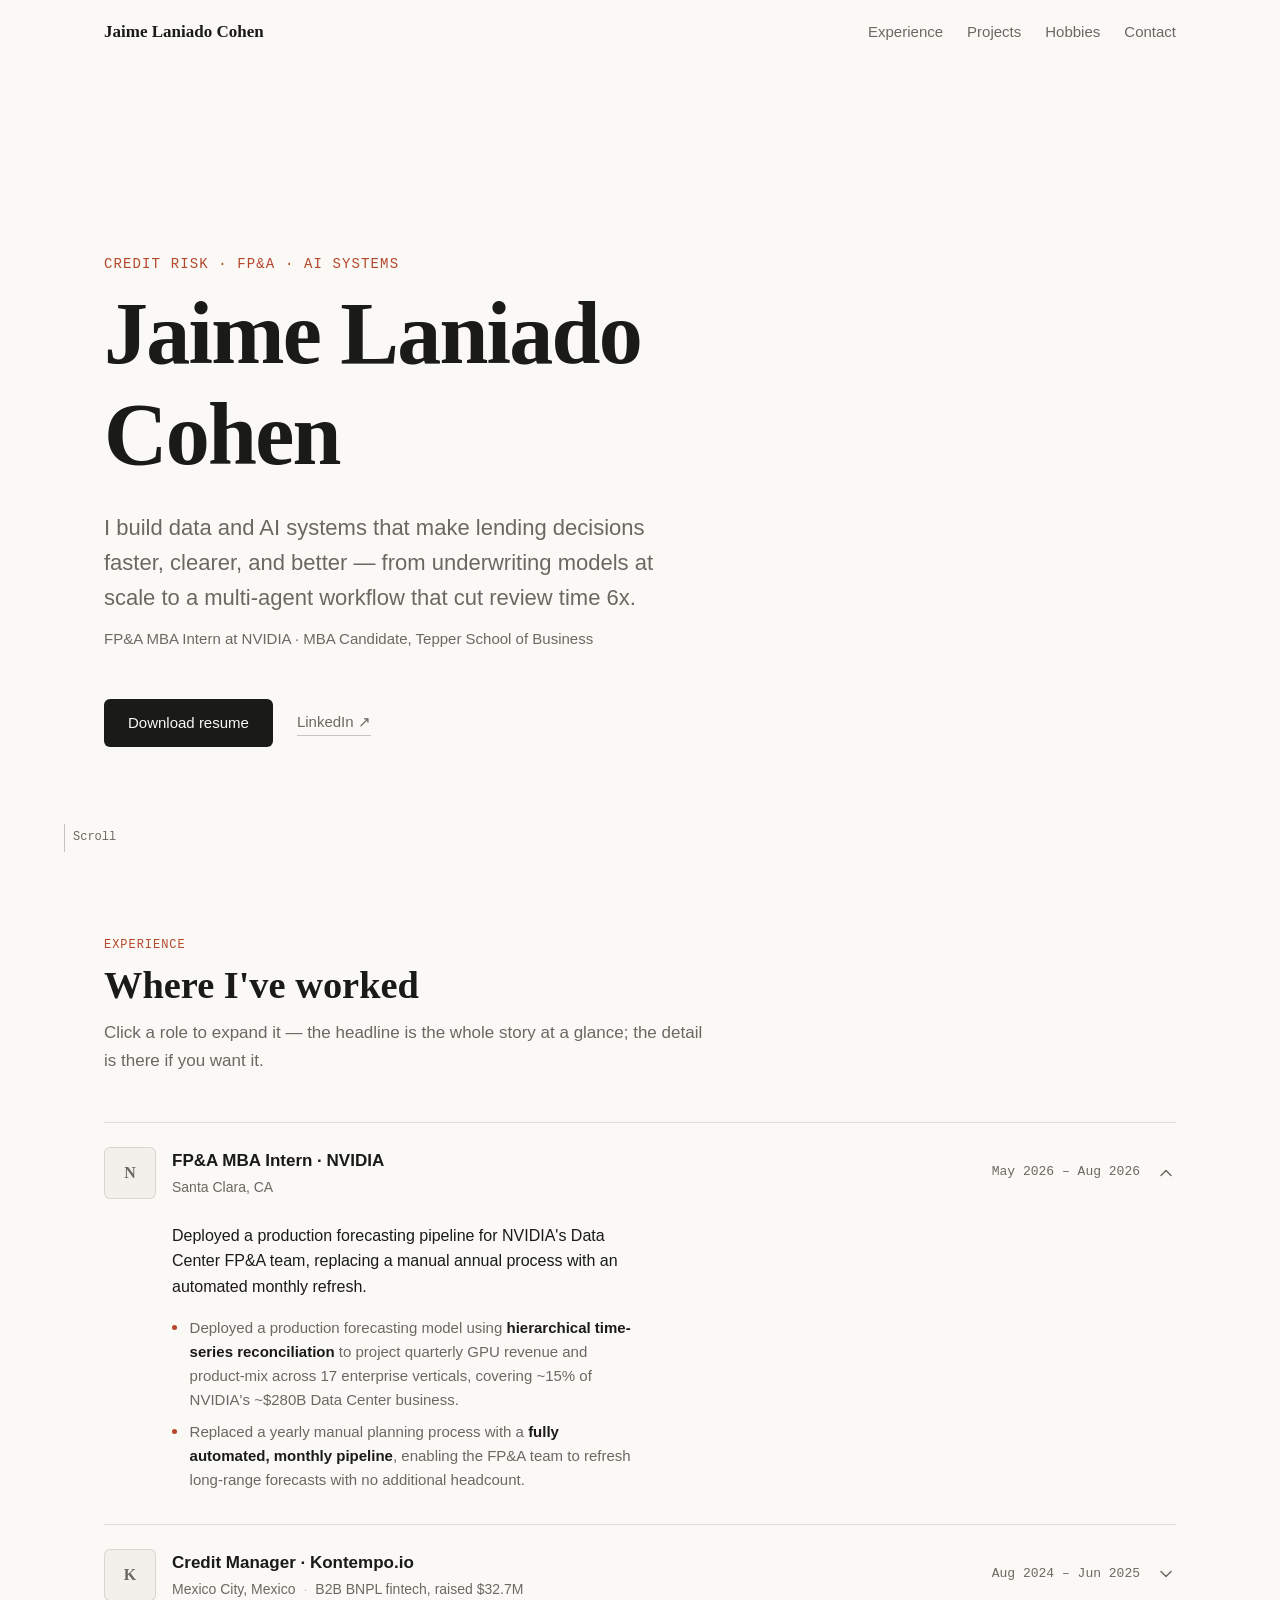
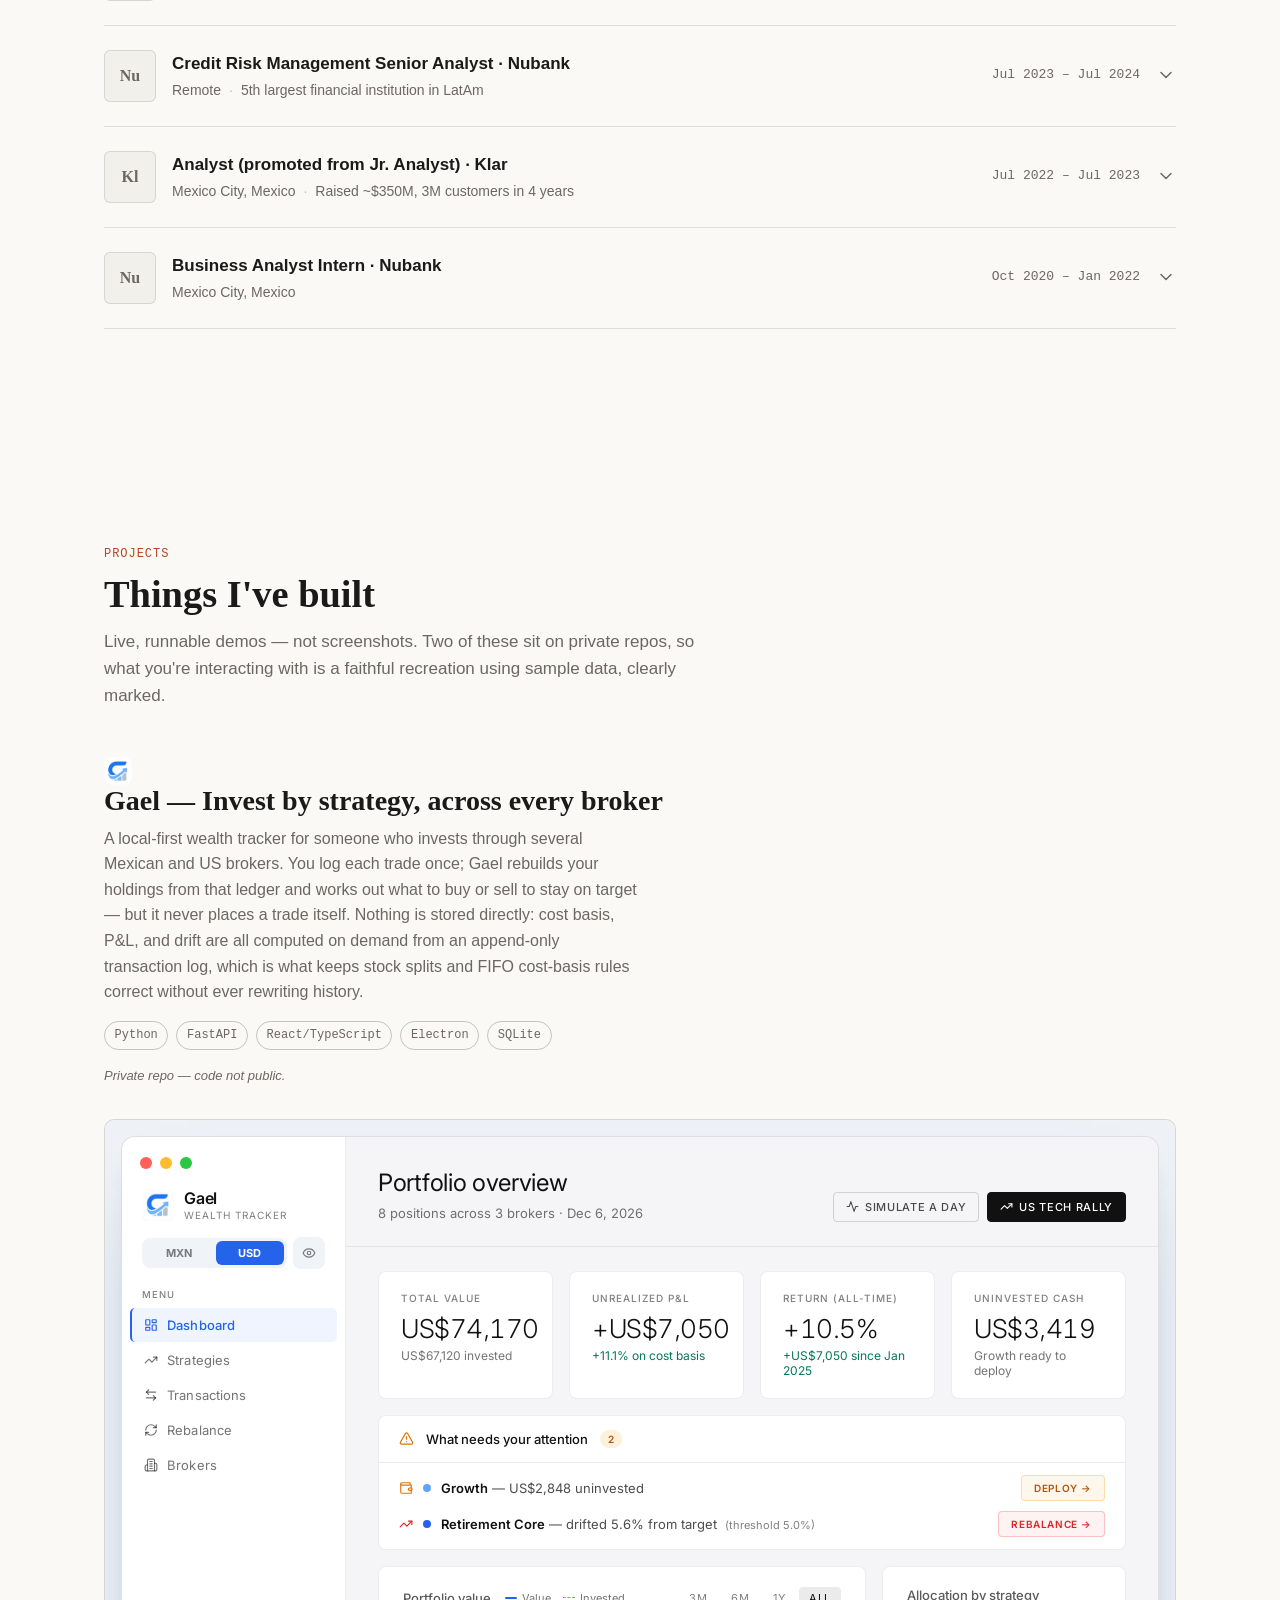
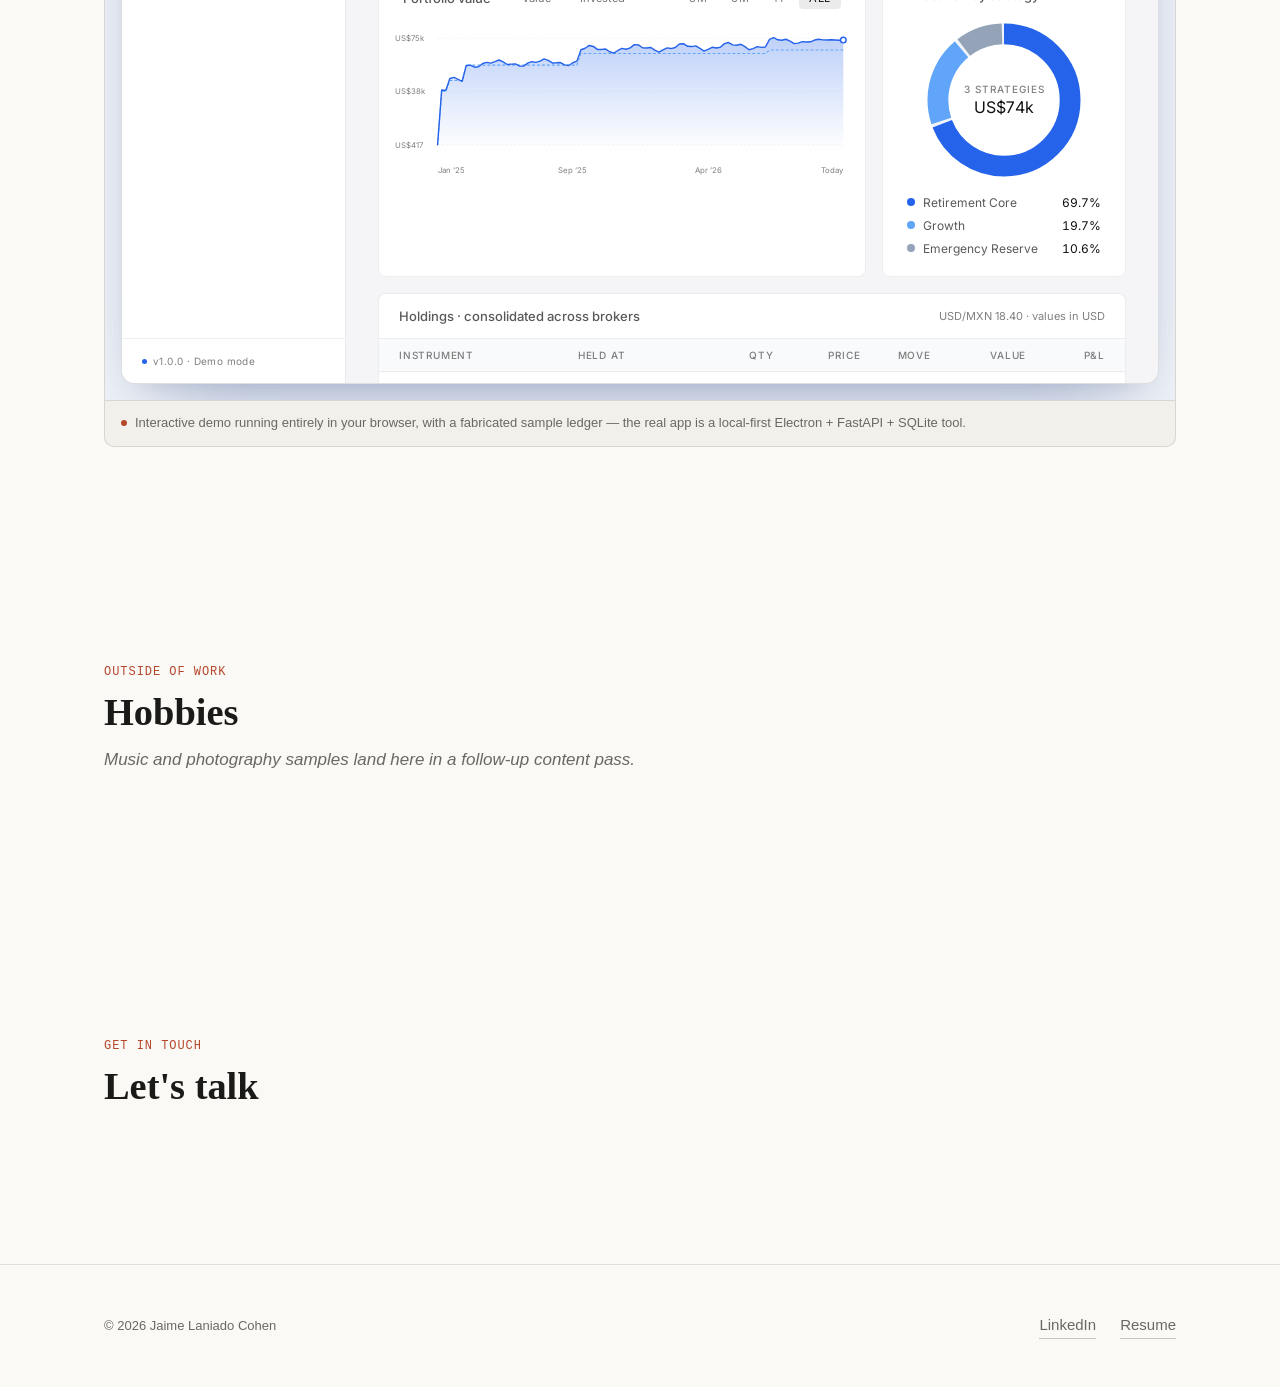
==== commit 1128669f: "Embed Gael demo as untouched iframe instead of a rebuild Replaces the previous from-scratch rebuild " ====
--- a/index.html
+++ b/index.html
@@ -248,7 +248,17 @@
             </div>
 
             <div class="demo-embed">
-              <div class="mockup" id="gael-demo"></div>
+              <iframe
+                src="demos/gael.html"
+                title="Gael interactive demo"
+                loading="lazy"
+                style="width:100%;height:880px;border:none;display:block"
+              ></iframe>
+              <div class="demo-caption">
+                <span class="sample-dot"></span>
+                Interactive demo running entirely in your browser, with a fabricated sample
+                ledger — the real app is a local-first Electron + FastAPI + SQLite tool.
+              </div>
             </div>
           </article>
         </div>
@@ -289,8 +299,6 @@
     </div>
   </footer>
 
-  <script src="assets/data/gael-sample.js"></script>
-  <script src="assets/js/demos/gael.js"></script>
   <script src="assets/js/main.js"></script>
 </body>
 </html>
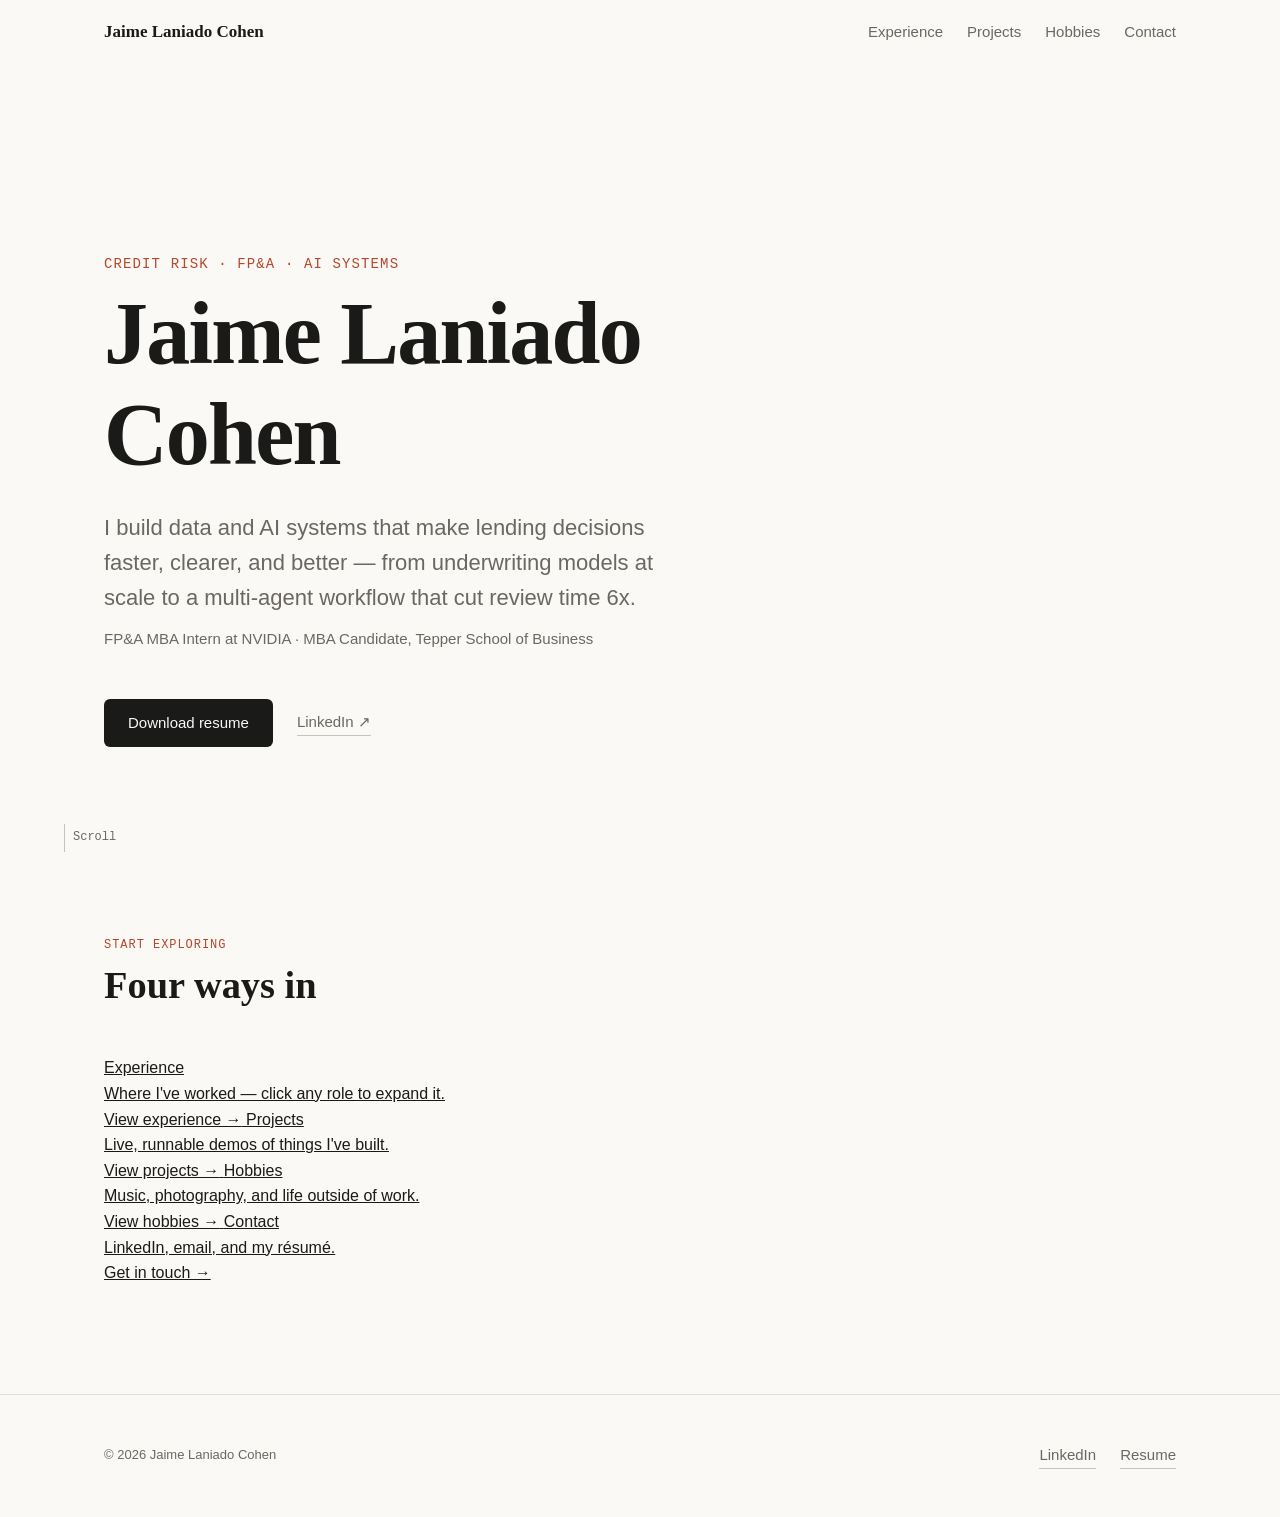
==== commit 077932c0: "update" ====
--- a/index.html
+++ b/index.html
@@ -8,17 +8,16 @@
   <link rel="stylesheet" href="assets/css/tokens.css" />
   <link rel="stylesheet" href="assets/css/base.css" />
   <link rel="stylesheet" href="assets/css/main.css" />
-  <link rel="stylesheet" href="assets/css/demos.css" />
 </head>
 <body>
   <nav class="site-nav">
     <div class="wrap">
-      <a href="#top" class="mark">Jaime Laniado Cohen</a>
+      <a href="index.html" class="mark">Jaime Laniado Cohen</a>
       <ul>
-        <li><a class="nav-link" href="#experience">Experience</a></li>
-        <li><a class="nav-link" href="#projects">Projects</a></li>
-        <li><a class="nav-link" href="#hobbies">Hobbies</a></li>
-        <li><a class="nav-link" href="#contact">Contact</a></li>
+        <li><a class="nav-link" href="experience.html">Experience</a></li>
+        <li><a class="nav-link" href="projects.html">Projects</a></li>
+        <li><a class="nav-link" href="hobbies.html">Hobbies</a></li>
+        <li><a class="nav-link" href="contact.html">Contact</a></li>
       </ul>
     </div>
   </nav>
@@ -40,250 +39,34 @@
       <span class="scroll-cue">Scroll</span>
     </header>
 
-    <!-- ============ EXPERIENCE ============ -->
-    <section id="experience">
+    <!-- ============ SECTION LINKS ============ -->
+    <section id="section-links">
       <div class="wrap">
         <div class="section-head reveal">
-          <span class="eyebrow">Experience</span>
-          <h2>Where I've worked</h2>
-          <p class="lede">
-            Click a role to expand it — the headline is the whole story at a glance; the detail
-            is there if you want it.
-          </p>
+          <span class="eyebrow">Start exploring</span>
+          <h2>Four ways in</h2>
         </div>
-
-        <div class="timeline reveal">
-          <details class="role-card" open>
-            <summary>
-              <span class="role-logo">N</span>
-              <span class="role-heading">
-                <span class="role-title">FP&amp;A MBA Intern &middot; NVIDIA</span>
-                <span class="role-meta">
-                  <span>Santa Clara, CA</span>
-                </span>
-              </span>
-              <span class="role-dates">
-                May 2026 – Aug 2026
-                <svg class="role-chevron" viewBox="0 0 20 20" fill="none" aria-hidden="true">
-                  <path d="M5 7.5l5 5 5-5" stroke="currentColor" stroke-width="1.5" stroke-linecap="round" stroke-linejoin="round"/>
-                </svg>
-              </span>
-            </summary>
-            <div class="role-body">
-              <p class="role-framing">
-                Deployed a production forecasting pipeline for NVIDIA's Data Center FP&amp;A team,
-                replacing a manual annual process with an automated monthly refresh.
-              </p>
-              <ul>
-                <li>Deployed a production forecasting model using <strong>hierarchical time-series reconciliation</strong> to project quarterly GPU revenue and product-mix across 17 enterprise verticals, covering ~15% of NVIDIA's ~$280B Data Center business.</li>
-                <li>Replaced a yearly manual planning process with a <strong>fully automated, monthly pipeline</strong>, enabling the FP&amp;A team to refresh long-range forecasts with no additional headcount.</li>
-              </ul>
-            </div>
-          </details>
-
-          <details class="role-card">
-            <summary>
-              <span class="role-logo">K</span>
-              <span class="role-heading">
-                <span class="role-title">Credit Manager &middot; Kontempo.io</span>
-                <span class="role-meta">
-                  <span>Mexico City, Mexico</span>
-                  <span class="dot">&middot;</span>
-                  <span>B2B BNPL fintech, raised $32.7M</span>
-                </span>
-              </span>
-              <span class="role-dates">
-                Aug 2024 – Jun 2025
-                <svg class="role-chevron" viewBox="0 0 20 20" fill="none" aria-hidden="true">
-                  <path d="M5 7.5l5 5 5-5" stroke="currentColor" stroke-width="1.5" stroke-linecap="round" stroke-linejoin="round"/>
-                </svg>
-              </span>
-            </summary>
-            <div class="role-body">
-              <p class="role-framing">
-                Owned credit risk end to end at an early-stage BNPL fintech — underwriting
-                architecture, pricing, and the capital-strategy numbers the CEO took to investors.
-              </p>
-              <ul>
-                <li>Engineered a <strong>multi-agent LLM underwriting workflow</strong> (specialist agents plus an agentic CRO reaching consensus) to parse unstructured SME financials, cutting CEO review time from 25 to 4 minutes per company.</li>
-                <li>Built a credit scorecard combining decision-tree-optimized cutoffs with logistic regression, achieving a <strong>0.78 AUC</strong>.</li>
-                <li>Enabled $6M monthly B2B financing, reducing defaults 9% YoY while sustaining <strong>300% annual portfolio growth</strong>.</li>
-                <li>Partnered with CEO and Finance to forecast profitability and unit economics, shaping capital strategy and future funding needs.</li>
-                <li>Refined pricing, collections strategy, and monitoring cadence, increasing credit fee revenue <strong>5x YoY</strong>.</li>
-              </ul>
-            </div>
-          </details>
-
-          <details class="role-card">
-            <summary>
-              <span class="role-logo">Nu</span>
-              <span class="role-heading">
-                <span class="role-title">Credit Risk Management Senior Analyst &middot; Nubank</span>
-                <span class="role-meta">
-                  <span>Remote</span>
-                  <span class="dot">&middot;</span>
-                  <span>5th largest financial institution in LatAm</span>
-                </span>
-              </span>
-              <span class="role-dates">
-                Jul 2023 – Jul 2024
-                <svg class="role-chevron" viewBox="0 0 20 20" fill="none" aria-hidden="true">
-                  <path d="M5 7.5l5 5 5-5" stroke="currentColor" stroke-width="1.5" stroke-linecap="round" stroke-linejoin="round"/>
-                </svg>
-              </span>
-            </summary>
-            <div class="role-body">
-              <p class="role-framing">
-                Built the financial models and reporting infrastructure that leadership and
-                investors relied on every quarter, across a 100M+ customer base.
-              </p>
-              <ul>
-                <li>Built financial performance and cohort models and driver analyses informing <strong>four quarterly earnings reports</strong> and leadership decisions; partnered with Finance &amp; IR on earnings-call narratives for investors and analysts.</li>
-                <li>Refactored Scala data queries on Databricks (Apache Spark) into modular, unit-tested functions, automating reporting infrastructure, <strong>cutting manual hours 92%</strong>, and enabling real-time performance tracking.</li>
-                <li>Built the data infrastructure and analytics behind monthly Risk Appetite Statement KPIs reviewed by the CRO and senior leadership.</li>
-              </ul>
-            </div>
-          </details>
-
-          <details class="role-card">
-            <summary>
-              <span class="role-logo">Kl</span>
-              <span class="role-heading">
-                <span class="role-title">Analyst (promoted from Jr. Analyst) &middot; Klar</span>
-                <span class="role-meta">
-                  <span>Mexico City, Mexico</span>
-                  <span class="dot">&middot;</span>
-                  <span>Raised ~$350M, 3M customers in 4 years</span>
-                </span>
-              </span>
-              <span class="role-dates">
-                Jul 2022 – Jul 2023
-                <svg class="role-chevron" viewBox="0 0 20 20" fill="none" aria-hidden="true">
-                  <path d="M5 7.5l5 5 5-5" stroke="currentColor" stroke-width="1.5" stroke-linecap="round" stroke-linejoin="round"/>
-                </svg>
-              </span>
-            </summary>
-            <div class="role-body">
-              <p class="role-framing">
-                Built the ETL and underwriting infrastructure behind Klar's credit approvals, then
-                moved into pricing and lender-facing risk analysis after being promoted.
-              </p>
-              <ul>
-                <li>Built ETL pipelines in SQL and dbt, storing curated tables in Amazon S3 and Redshift, to support a valuation-based credit underwriting framework <strong>approving ~1M customers</strong>.</li>
-                <li>Trained a clustering model for credit segmentation; built risk and financial analyses presented to institutional lenders, securing a <strong>$100M credit facility</strong>.</li>
-                <li>Built pricing and credit-limit elasticity curves from A/B test results, using DCF-based optimization to maximize Risk-Adjusted Margin across allocation scenarios.</li>
-              </ul>
-            </div>
-          </details>
-
-          <details class="role-card">
-            <summary>
-              <span class="role-logo">Nu</span>
-              <span class="role-heading">
-                <span class="role-title">Business Analyst Intern &middot; Nubank</span>
-                <span class="role-meta">
-                  <span>Mexico City, Mexico</span>
-                </span>
-              </span>
-              <span class="role-dates">
-                Oct 2020 – Jan 2022
-                <svg class="role-chevron" viewBox="0 0 20 20" fill="none" aria-hidden="true">
-                  <path d="M5 7.5l5 5 5-5" stroke="currentColor" stroke-width="1.5" stroke-linecap="round" stroke-linejoin="round"/>
-                </svg>
-              </span>
-            </summary>
-            <div class="role-body">
-              <p class="role-framing">
-                First real exposure to credit risk modeling — built Nubank's first-generation
-                underwriting model as an intern.
-              </p>
-              <ul>
-                <li>Developed first-generation credit risk model underwriting <strong>3M+ customers</strong>, strengthening decision accuracy.</li>
-                <li>Evaluated results of a foundational A/B test extending credit offers to previously rejected applicants, driving <strong>16% portfolio growth</strong> and 4.8% margin improvement.</li>
-              </ul>
-            </div>
-          </details>
-        </div>
-      </div>
-    </section>
-
-    <!-- ============ PROJECTS ============ -->
-    <section id="projects">
-      <div class="wrap">
-        <div class="section-head reveal">
-          <span class="eyebrow">Projects</span>
-          <h2>Things I've built</h2>
-          <p class="lede">
-            Live, runnable demos — not screenshots. Two of these sit on private repos, so what
-            you're interacting with is a faithful recreation using sample data, clearly marked.
-          </p>
-        </div>
-
-        <div class="projects-grid">
-          <!-- Gael -->
-          <article class="demo-frame reveal">
-            <div class="demo-copy">
-              <h3>
-                <img src="assets/img/projects/gael-logo.png" alt="" width="28" height="28" style="border-radius:6px;vertical-align:-6px;margin-right:8px" />
-                Gael — Invest by strategy, across every broker
-              </h3>
-              <p class="problem">
-                A local-first wealth tracker for someone who invests through several Mexican and
-                US brokers. You log each trade once; Gael rebuilds your holdings from that ledger
-                and works out what to buy or sell to stay on target — but it never places a trade
-                itself. Nothing is stored directly: cost basis, P&amp;L, and drift are all
-                computed on demand from an append-only transaction log, which is what keeps stock
-                splits and FIFO cost-basis rules correct without ever rewriting history.
-              </p>
-              <div class="tag-row">
-                <span class="tag">Python</span>
-                <span class="tag">FastAPI</span>
-                <span class="tag">React/TypeScript</span>
-                <span class="tag">Electron</span>
-                <span class="tag">SQLite</span>
-              </div>
-              <div class="demo-links">
-                <span class="placeholder-note">Private repo — code not public.</span>
-              </div>
-            </div>
-
-            <div class="demo-embed">
-              <iframe
-                src="demos/gael.html"
-                title="Gael interactive demo"
-                loading="lazy"
-                style="width:100%;height:880px;border:none;display:block"
-              ></iframe>
-              <div class="demo-caption">
-                <span class="sample-dot"></span>
-                Interactive demo running entirely in your browser, with a fabricated sample
-                ledger — the real app is a local-first Electron + FastAPI + SQLite tool.
-              </div>
-            </div>
-          </article>
-        </div>
-      </div>
-    </section>
-
-    <!-- ============ HOBBIES ============ -->
-    <section id="hobbies">
-      <div class="wrap">
-        <div class="section-head reveal">
-          <span class="eyebrow">Outside of work</span>
-          <h2>Hobbies</h2>
-          <p class="lede placeholder-note">
-            Music and photography samples land here in a follow-up content pass.
-          </p>
-        </div>
-      </div>
-    </section>
-
-    <!-- ============ CONTACT ============ -->
-    <section id="contact">
-      <div class="wrap">
-        <div class="section-head reveal">
-          <span class="eyebrow">Get in touch</span>
-          <h2>Let's talk</h2>
+        <div class="link-cards reveal">
+          <a class="link-card" href="experience.html">
+            <span class="link-card-title">Experience</span>
+            <p>Where I've worked — click any role to expand it.</p>
+            <span class="link-card-cta">View experience &rarr;</span>
+          </a>
+          <a class="link-card" href="projects.html">
+            <span class="link-card-title">Projects</span>
+            <p>Live, runnable demos of things I've built.</p>
+            <span class="link-card-cta">View projects &rarr;</span>
+          </a>
+          <a class="link-card" href="hobbies.html">
+            <span class="link-card-title">Hobbies</span>
+            <p>Music, photography, and life outside of work.</p>
+            <span class="link-card-cta">View hobbies &rarr;</span>
+          </a>
+          <a class="link-card" href="contact.html">
+            <span class="link-card-title">Contact</span>
+            <p>LinkedIn, email, and my résumé.</p>
+            <span class="link-card-cta">Get in touch &rarr;</span>
+          </a>
         </div>
       </div>
     </section>
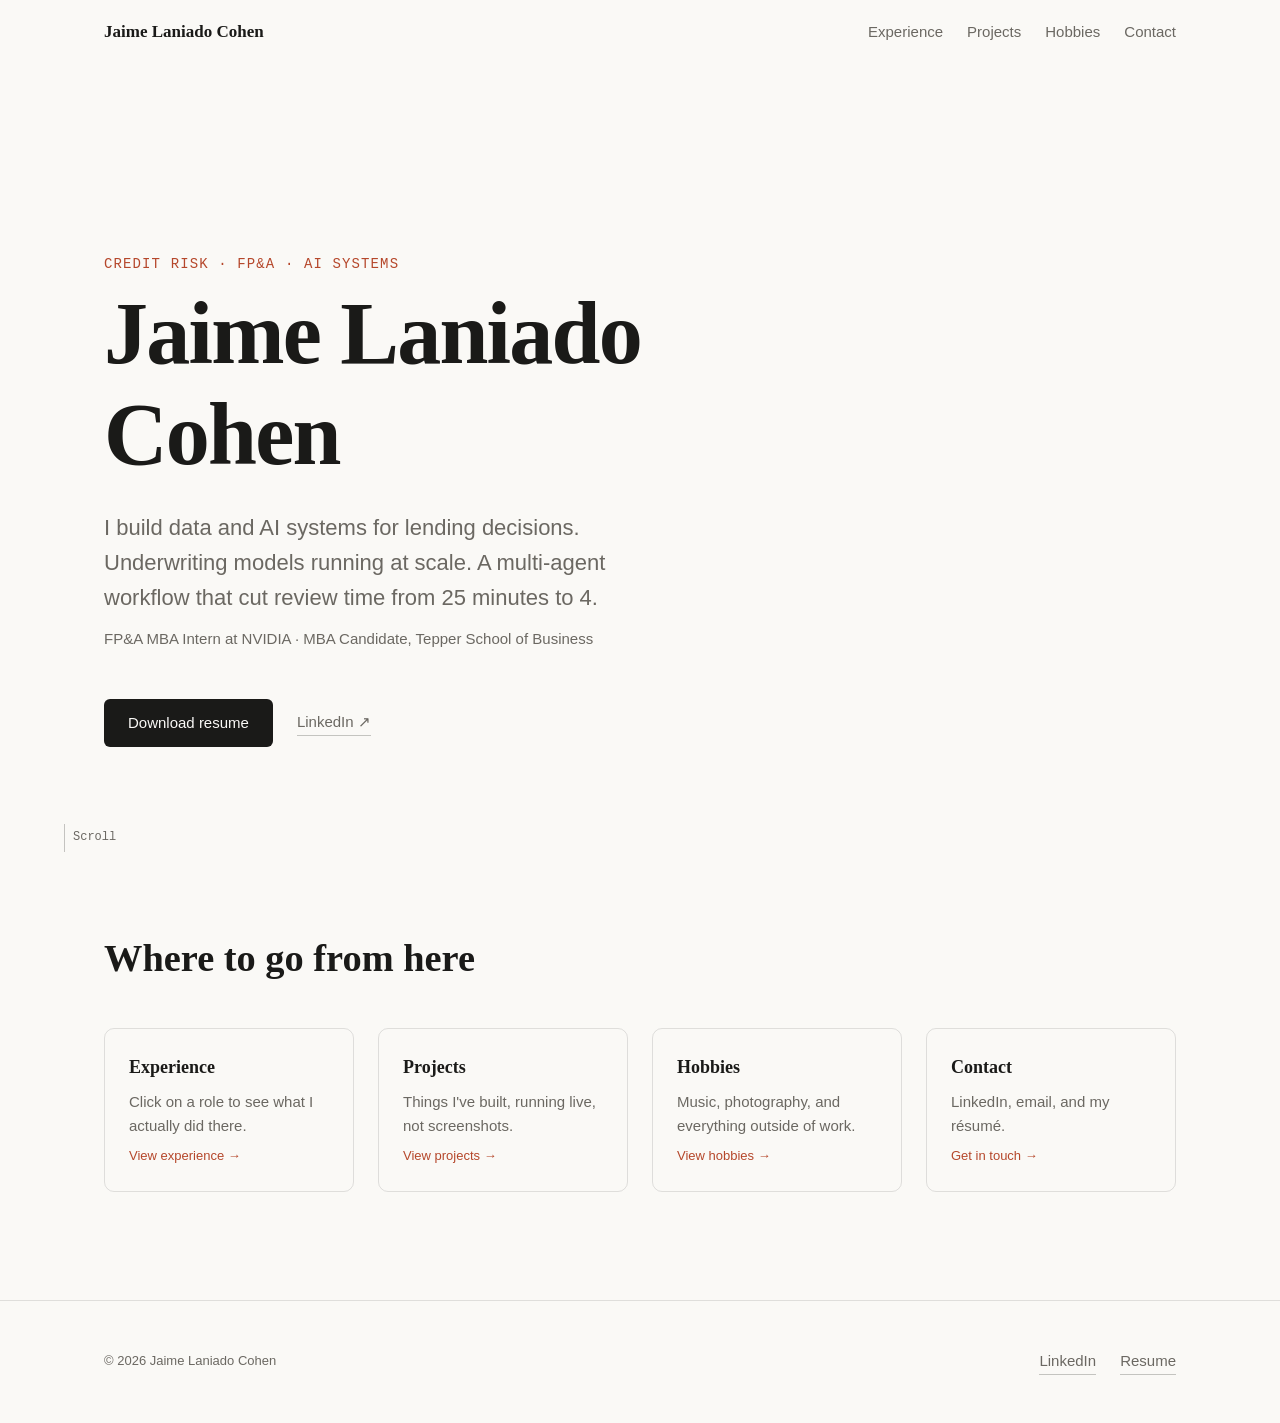
==== commit acd168d6: "Split into subpages and edit copy for tone Restructures the single-page scroll site into separate pa" ====
--- a/index.html
+++ b/index.html
@@ -28,8 +28,8 @@
       <span class="eyebrow">Credit Risk &middot; FP&amp;A &middot; AI Systems</span>
       <h1>Jaime Laniado Cohen</h1>
       <p class="positioning">
-        I build data and AI systems that make lending decisions faster, clearer, and better —
-        from underwriting models at scale to a multi-agent workflow that cut review time 6x.
+        I build data and AI systems for lending decisions. Underwriting models running at scale.
+        A multi-agent workflow that cut review time from 25 minutes to 4.
       </p>
       <p class="sub-line">FP&amp;A MBA Intern at NVIDIA &middot; MBA Candidate, Tepper School of Business</p>
       <div class="cta-row">
@@ -43,23 +43,22 @@
     <section id="section-links">
       <div class="wrap">
         <div class="section-head reveal">
-          <span class="eyebrow">Start exploring</span>
-          <h2>Four ways in</h2>
+          <h2>Where to go from here</h2>
         </div>
         <div class="link-cards reveal">
           <a class="link-card" href="experience.html">
             <span class="link-card-title">Experience</span>
-            <p>Where I've worked — click any role to expand it.</p>
+            <p>Click on a role to see what I actually did there.</p>
             <span class="link-card-cta">View experience &rarr;</span>
           </a>
           <a class="link-card" href="projects.html">
             <span class="link-card-title">Projects</span>
-            <p>Live, runnable demos of things I've built.</p>
+            <p>Things I've built, running live, not screenshots.</p>
             <span class="link-card-cta">View projects &rarr;</span>
           </a>
           <a class="link-card" href="hobbies.html">
             <span class="link-card-title">Hobbies</span>
-            <p>Music, photography, and life outside of work.</p>
+            <p>Music, photography, and everything outside of work.</p>
             <span class="link-card-cta">View hobbies &rarr;</span>
           </a>
           <a class="link-card" href="contact.html">
--- a/assets/css/main.css
+++ b/assets/css/main.css
@@ -37,6 +37,63 @@
   color: var(--color-ink-muted);
   max-width: var(--measure);
   font-size: 1.0625rem;
+}
+
+/* Subpages start below the fixed nav instead of a full-height hero. */
+.page-section {
+  padding-top: calc(var(--section-pad) + 4rem);
+}
+
+/* ---------- home: link cards to subpages ---------- */
+
+.link-cards {
+  display: grid;
+  grid-template-columns: repeat(auto-fit, minmax(220px, 1fr));
+  gap: var(--space-6);
+}
+
+.link-card {
+  display: flex;
+  flex-direction: column;
+  gap: var(--space-2);
+  padding: var(--space-6);
+  border: 1px solid var(--color-border);
+  border-radius: var(--radius-md);
+  text-decoration: none;
+  color: var(--color-ink);
+  transition: border-color 150ms var(--ease), transform 150ms var(--ease);
+}
+
+.link-card:hover,
+.link-card:focus-visible {
+  border-color: var(--color-border-strong);
+  transform: translateY(-2px);
+}
+
+.link-card-title {
+  font-family: var(--font-display);
+  font-weight: 600;
+  font-size: 1.125rem;
+}
+
+.link-card p {
+  color: var(--color-ink-muted);
+  font-size: 0.9375rem;
+  flex: 1;
+}
+
+.link-card-cta {
+  font-size: 0.8125rem;
+  color: var(--color-accent);
+}
+
+/* ---------- contact page ---------- */
+
+.contact-links {
+  display: flex;
+  align-items: center;
+  gap: var(--space-6);
+  flex-wrap: wrap;
 }
 
 /* ---------- nav ---------- */
@@ -89,6 +146,11 @@
   color: var(--color-ink);
 }
 
+.site-nav a.nav-link.is-active {
+  color: var(--color-ink);
+  border-bottom: 1px solid var(--color-accent);
+}
+
 .nav-toggle {
   display: none;
 }
